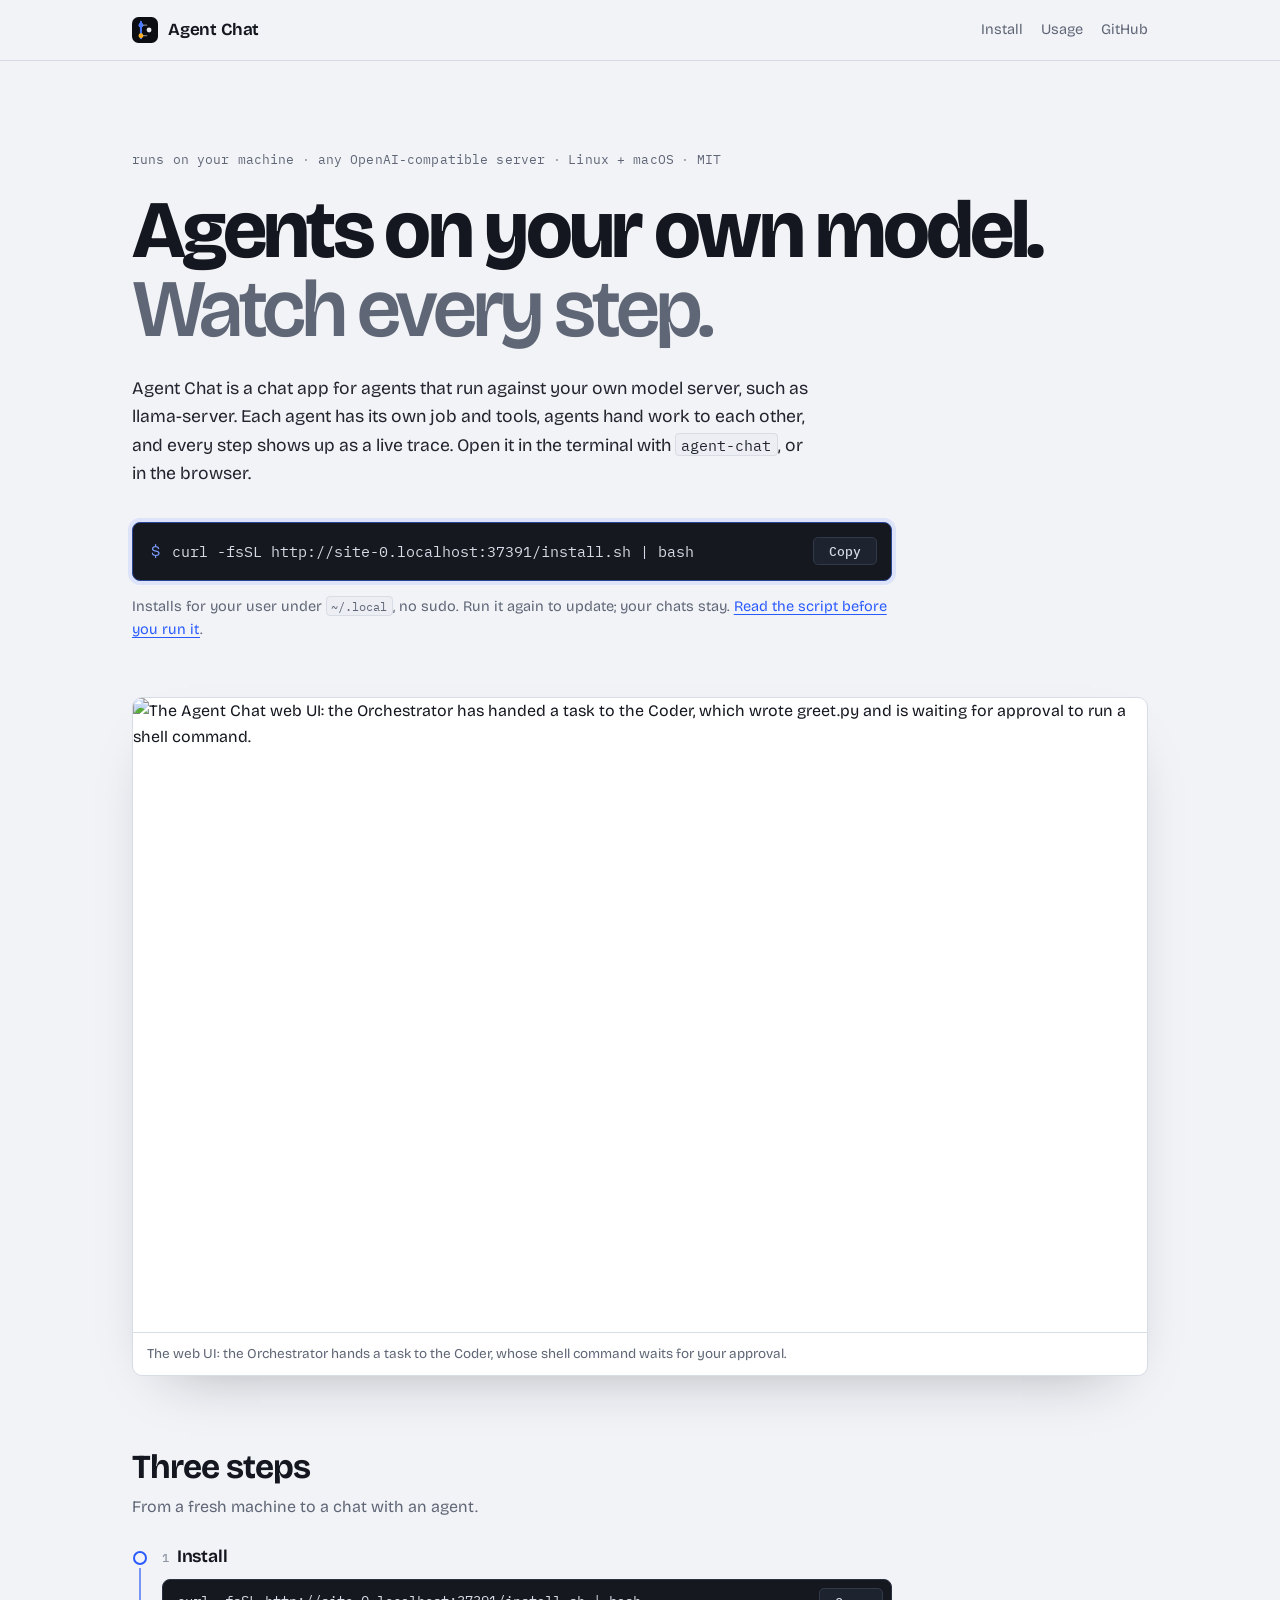
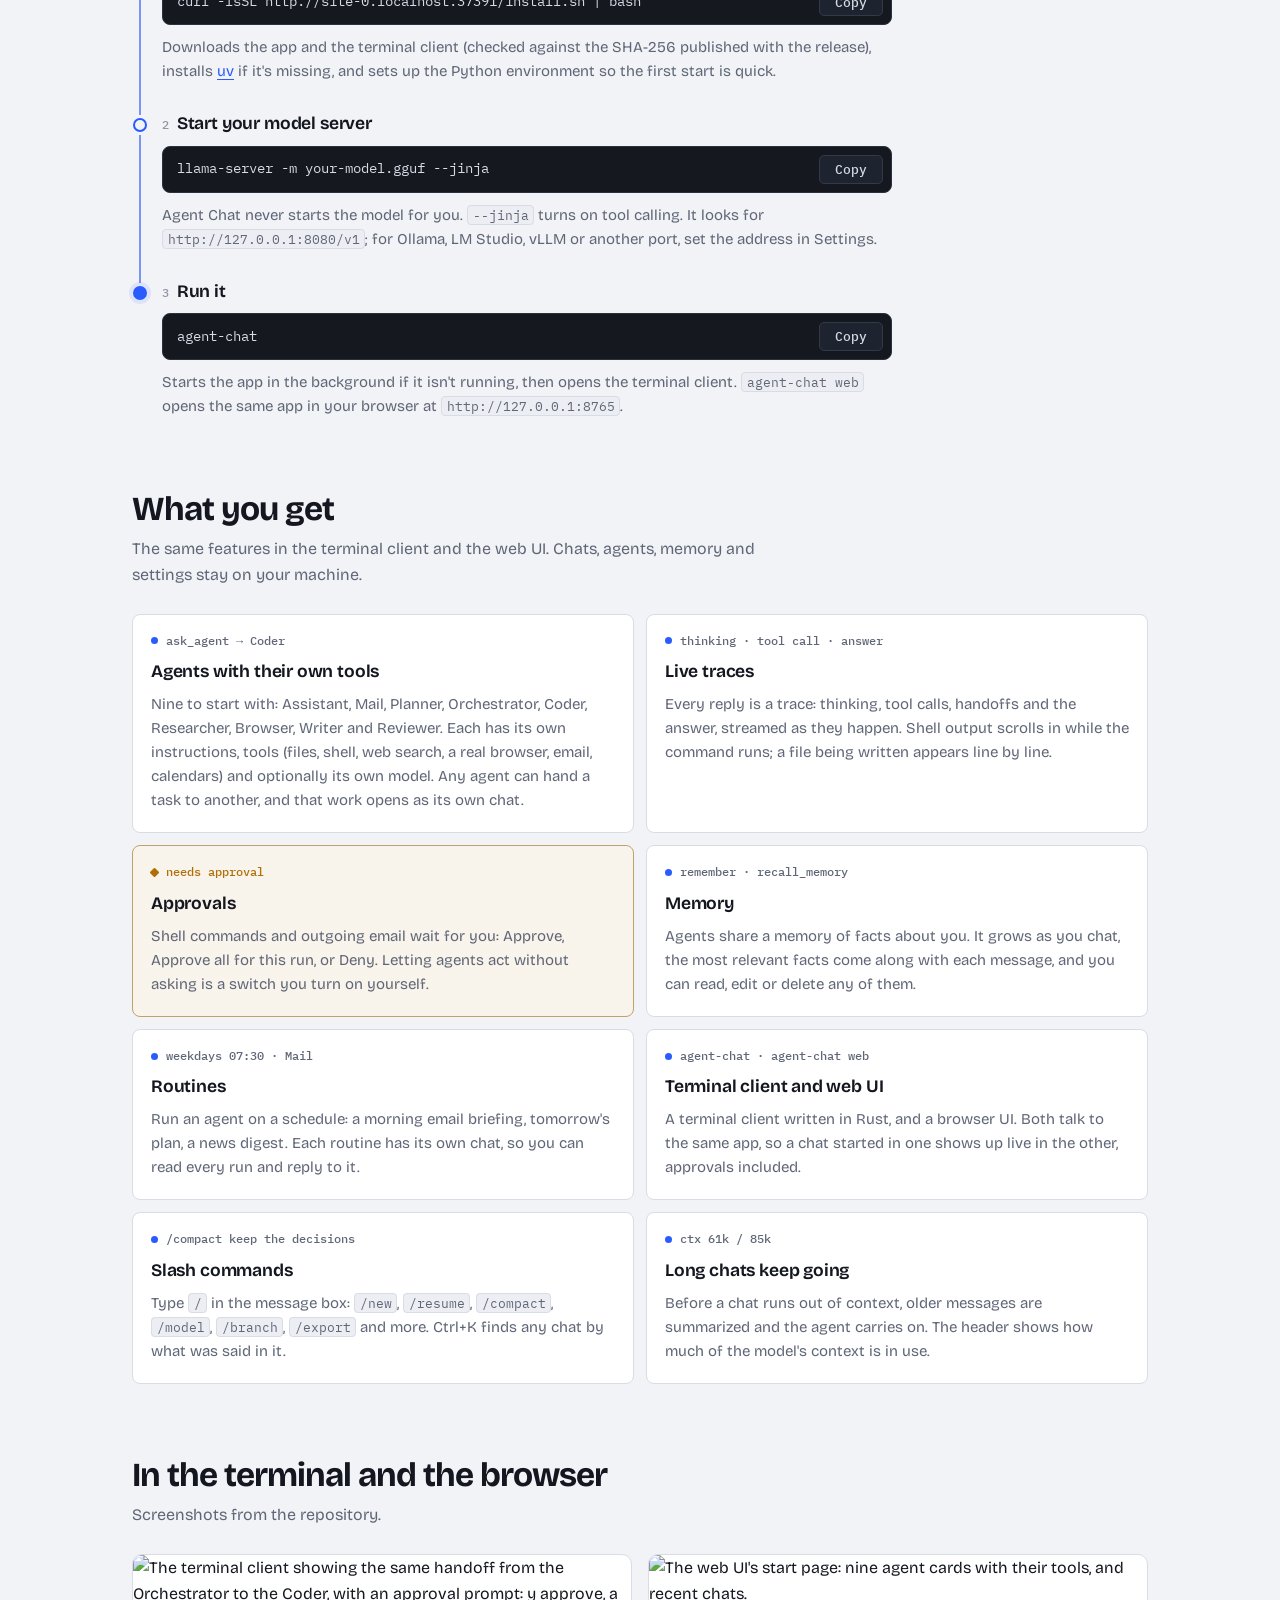
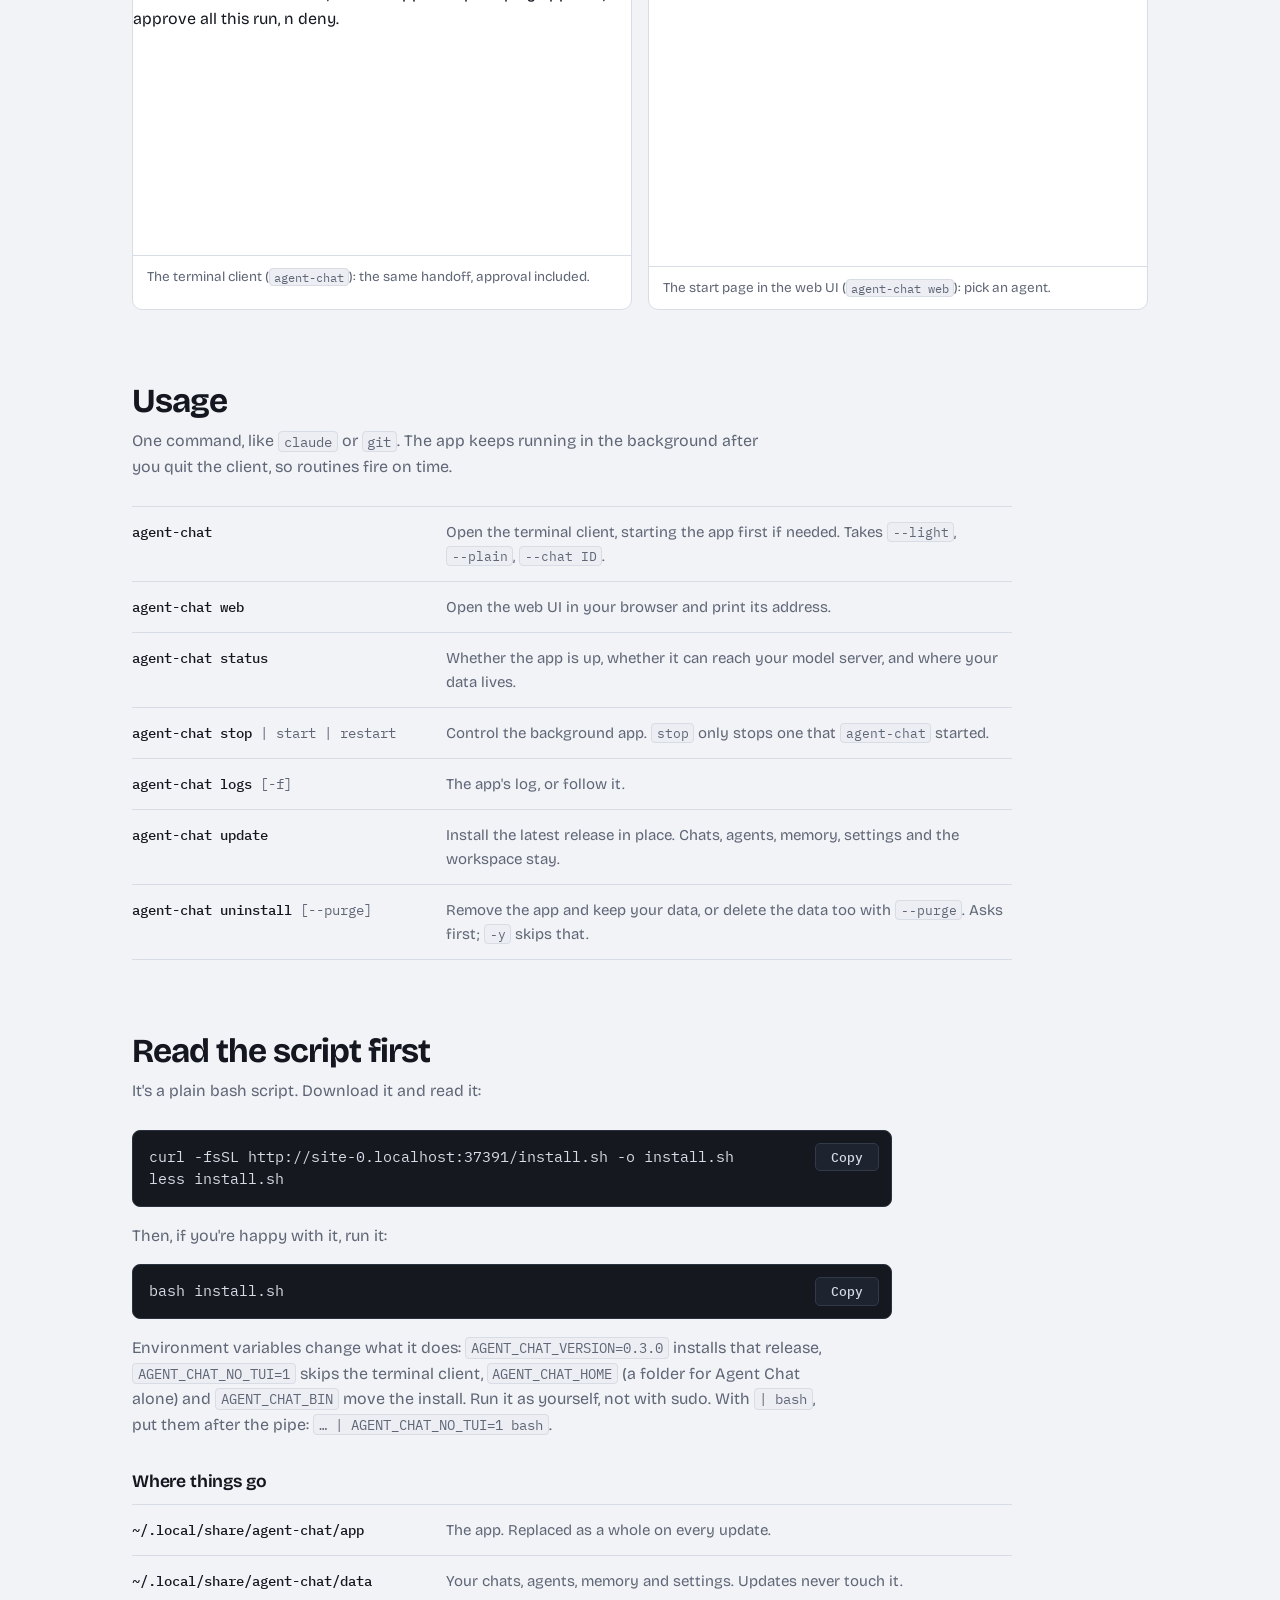
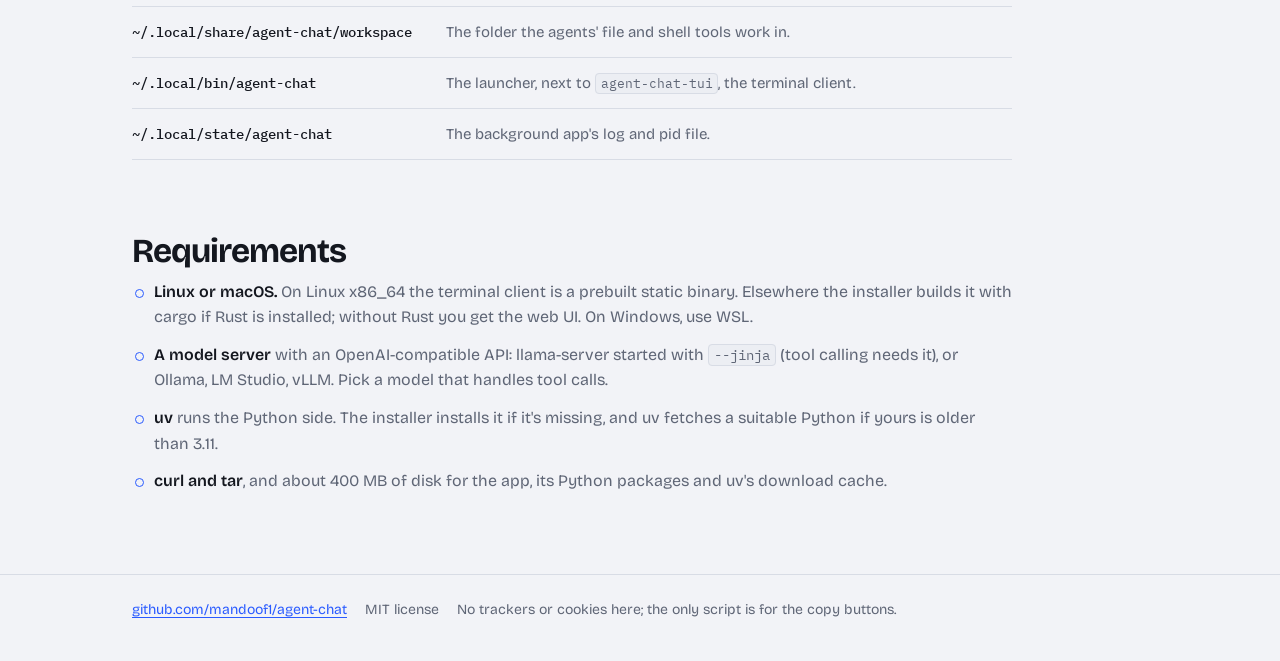
==== site/index.html @ dfb4ecbc "0.3.0: slash commands, paste-proof terminal client, one-command install Terminal client - Large past" ====
<!doctype html>
<html lang="en">
<head>
<meta charset="utf-8">
<meta name="viewport" content="width=device-width, initial-scale=1">
<title>Agent Chat · install</title>
<meta name="description" content="A local multi-agent chat app for llama-server and other OpenAI-compatible model servers. One command installs it on Linux or macOS; agent-chat opens it in your terminal.">
<meta name="color-scheme" content="dark light">
<meta name="theme-color" content="#0b0d12" media="(prefers-color-scheme: dark)">
<meta name="theme-color" content="#f2f3f7" media="(prefers-color-scheme: light)">
<meta property="og:title" content="Agent Chat">
<meta property="og:description" content="Agents on your own model, with their own tools, live traces and approvals. Install with one command.">
<meta property="og:image" content="https://raw.githubusercontent.com/mandoof1/agent-chat/main/docs/img/hero.png">
<link rel="icon" href="favicon.svg" type="image/svg+xml">
<link rel="preload" href="fonts/BricolageGrotesque-var-latin.woff2" as="font" type="font/woff2" crossorigin>
<link rel="stylesheet" href="fonts/fonts.css">
<style>
/* The app's "trace console" look: dark first, one blue accent, amber only for what needs you. */
:root {
  --bg: #0b0d12; --surface: #11141b; --surface-2: #171b24; --surface-3: #1e2330;
  --line: #242a36; --line-2: #323a4a;
  --text: #e6e9ef; --muted: #8b93a7; --faint: #5a6274;
  --accent: #4d7cff; --accent-soft: rgba(77, 124, 255, .14);
  --amber: #ffb020; --amber-soft: rgba(255, 176, 32, .1);
  --ok: #3ddc97;
  --code-bg: #090b0f; --code-text: #d6dbe6; --code-line: #262d3b;
  --font: "Bricolage Grotesque", "Segoe UI", system-ui, sans-serif;
  --mono: "IBM Plex Mono", ui-monospace, "JetBrains Mono", Menlo, monospace;
  --r: 8px;
  color-scheme: dark;
}
@media (prefers-color-scheme: light) {
  :root {
    --bg: #f2f3f7; --surface: #ffffff; --surface-2: #eceef3; --surface-3: #e1e4eb;
    --line: #d8dce5; --line-2: #c3c9d6;
    --text: #14171f; --muted: #5f6676; --faint: #8f95a5;
    --accent: #2a5bff; --accent-soft: rgba(42, 91, 255, .1);
    --amber: #b06f05; --amber-soft: rgba(176, 111, 5, .08);
    --ok: #178a58;
    --code-bg: #15181f; --code-text: #d6dbe6; --code-line: #2a3140;
    color-scheme: light;
  }
}

* { box-sizing: border-box; }
html { -webkit-text-size-adjust: 100%; scroll-padding-top: 16px; }
body {
  margin: 0; background: var(--bg); color: var(--text);
  font: 16px/1.6 var(--font); font-optical-sizing: auto; -webkit-font-smoothing: antialiased;
}
a { color: var(--accent); text-underline-offset: 3px; text-decoration-thickness: 1px; }
a:hover { text-decoration-thickness: 2px; }
code, kbd, pre { font-family: var(--mono); }
p code, li code, dd code, figcaption code {
  font-size: .86em; background: var(--surface-2); border: 1px solid var(--line);
  border-radius: 4px; padding: .05em .35em; white-space: nowrap;
}
img { max-width: 100%; height: auto; display: block; }
.mono { font-family: var(--mono); }
.wrap { width: 100%; max-width: 1080px; margin: 0 auto; padding: 0 16px; }
@media (min-width: 720px) { .wrap { padding: 0 32px; } }
:focus-visible { outline: 2px solid var(--accent); outline-offset: 2px; border-radius: 4px; }

/* ------------------------------------------------------------------ top bar */
.bar { border-bottom: 1px solid var(--line); }
.bar .wrap { display: flex; align-items: center; gap: 16px; height: 60px; }
.brand { display: flex; align-items: center; gap: 10px; color: var(--text); text-decoration: none; font-weight: 650; font-size: 17px; letter-spacing: -.01em; }
.brand svg { width: 26px; height: 26px; flex: none; }
.bar nav { margin-left: auto; display: flex; gap: 18px; font-size: 14.5px; }
.bar nav a { color: var(--muted); text-decoration: none; }
.bar nav a:hover { color: var(--text); }

/* ------------------------------------------------------------------ hero */
.hero { padding-top: 56px; padding-bottom: 40px; }
@media (min-width: 720px) { .hero { padding-top: 88px; padding-bottom: 56px; } }
.meta { margin: 0 0 22px; color: var(--muted); font-size: 12.5px; letter-spacing: .01em; display: flex; flex-wrap: wrap; gap: 4px 0; }
.meta span { white-space: nowrap; }
.meta span:not(:last-child)::after { content: "·"; margin: 0 .6em; color: var(--faint); }
h1 {
  margin: 0; font-size: clamp(2.5rem, 8.2vw, 5.1rem); line-height: .97; font-weight: 750;
  letter-spacing: -.045em; text-wrap: balance;
}
h1 span { display: block; color: var(--muted); font-weight: 600; }
.lede { margin: 26px 0 0; max-width: 62ch; font-size: 1.1rem; color: color-mix(in srgb, var(--text) 82%, var(--muted)); }

/* ------------------------------------------------------------------ command blocks */
.cmd {
  display: flex; align-items: flex-start; gap: 12px; margin: 0;
  background: var(--code-bg); color: var(--code-text); border: 1px solid var(--code-line);
  border-radius: var(--r); padding: 12px 12px 12px 16px; font-size: 14.5px; line-height: 1.55;
}
.cmd code { flex: 1; min-width: 0; padding: 3px 0; white-space: pre-wrap; overflow-wrap: anywhere; background: none; border: 0; border-radius: 0; font-size: inherit; }
.cmd .ps { color: var(--accent); user-select: none; padding: 3px 0; }
@media (prefers-color-scheme: light) { .cmd .ps { color: #7d9dff; } }
.copy {
  flex: none; font: 500 12.5px/1 var(--mono); color: var(--code-text); cursor: pointer;
  background: #1e2330; border: 1px solid #323a4a; border-radius: 5px; padding: 7px 10px; min-width: 64px;
}
.copy:hover { border-color: #4d7cff; }
.copy.done { color: #3ddc97; border-color: rgba(61, 220, 151, .5); }
.install { margin-top: 34px; max-width: 760px; }
.install .cmd { font-size: 15px; padding: 14px 14px 14px 18px; box-shadow: 0 0 0 4px var(--accent-soft); border-color: color-mix(in srgb, var(--accent) 45%, var(--code-line)); }
.install .note { margin: 14px 0 0; color: var(--muted); font-size: 14.5px; }

/* ------------------------------------------------------------------ screenshots */
.shot { margin: 0; border: 1px solid var(--line); border-radius: 10px; overflow: hidden; background: var(--surface); }
.shot figcaption { padding: 10px 14px; border-top: 1px solid var(--line); color: var(--muted); font-size: 13.5px; }
.hero-shot { box-shadow: 0 30px 70px -40px rgba(0, 0, 0, .9); }
@media (prefers-color-scheme: light) { .hero-shot { box-shadow: 0 24px 60px -36px rgba(20, 23, 31, .4); } }
.shots { display: grid; gap: 16px; }
@media (min-width: 900px) { .shots { grid-template-columns: 1fr 1fr; } }

/* ------------------------------------------------------------------ sections */
.block { padding-top: 72px; }
.block > h2, .block > .wrap > h2 { margin: 0 0 8px; font-size: clamp(1.6rem, 4vw, 2.1rem); font-weight: 700; letter-spacing: -.03em; line-height: 1.15; }
.block .intro { margin: 0 0 26px; color: var(--muted); max-width: 64ch; }
h3 { margin: 0; font-size: 17.5px; font-weight: 650; letter-spacing: -.01em; line-height: 1.3; }

/* three steps, drawn as a trace: a line in the accent with each step hanging off it */
.trace { list-style: none; margin: 0; padding: 0 0 0 30px; max-width: 760px; }
.trace li { position: relative; padding: 0 0 30px; }
.trace li::before {
  content: ""; position: absolute; left: -23px; top: 22px; bottom: -2px; width: 2px;
  background: color-mix(in srgb, var(--accent) 55%, var(--line));
}
.trace li:last-child { padding-bottom: 0; }
.trace li:last-child::before { display: none; }
.trace .node {
  position: absolute; left: -29px; top: 5px; width: 14px; height: 14px; border-radius: 50%;
  border: 2px solid var(--accent); background: var(--bg);
}
.trace li:last-child .node { background: var(--accent); box-shadow: 0 0 0 4px var(--accent-soft); }
.trace .step { color: var(--faint); font-size: 12px; margin-right: 8px; font-weight: 500; }
.trace .cmd { margin: 10px 0 0; font-size: 14px; padding: 8px 8px 8px 14px; align-items: center; }
.trace .cmd code { padding: 0; }
.trace p { margin: 10px 0 0; color: var(--muted); font-size: 15px; }

/* what you get */
.features { display: grid; gap: 12px; }
@media (min-width: 680px) { .features { grid-template-columns: 1fr 1fr; } }
.features article { background: var(--surface); border: 1px solid var(--line); border-radius: var(--r); padding: 18px 18px 20px; min-width: 0; }
.features .kicker {
  margin: 0 0 12px; font: 500 12px/1.4 var(--mono); color: var(--muted);
  display: flex; align-items: center; gap: 8px; overflow-wrap: anywhere;
}
.features .kicker::before { content: ""; flex: none; width: 7px; height: 7px; border-radius: 50%; background: var(--accent); }
.features p:last-child { margin: 8px 0 0; color: var(--muted); font-size: 15px; }
.features .attn { border-color: color-mix(in srgb, var(--amber) 55%, var(--line)); background: linear-gradient(var(--amber-soft), var(--amber-soft)), var(--surface); }
.features .attn .kicker { color: var(--amber); }
.features .attn .kicker::before { background: var(--amber); border-radius: 1px; transform: rotate(45deg); }

/* usage and paths */
.rows { margin: 0; border-top: 1px solid var(--line); max-width: 880px; }
.rows > div { display: grid; gap: 4px 24px; padding: 13px 0; border-bottom: 1px solid var(--line); }
@media (min-width: 720px) { .rows > div { grid-template-columns: 290px 1fr; align-items: baseline; } }
.rows dt { font: 500 14px/1.5 var(--mono); overflow-wrap: anywhere; }
.rows dd { margin: 0; color: var(--muted); font-size: 15px; }
.rows dt .arg { color: var(--muted); font-weight: 400; }
.read .cmd { max-width: 760px; }
.read p { color: var(--muted); max-width: 70ch; }
.read h3 { margin: 34px 0 10px; }

.reqs { margin: 0; padding: 0; list-style: none; display: grid; gap: 12px; max-width: 880px; }
.reqs li { padding-left: 22px; position: relative; color: var(--muted); }
.reqs li::before { content: ""; position: absolute; left: 3px; top: .62em; width: 7px; height: 7px; border-radius: 50%; border: 1.5px solid var(--accent); }
.reqs b { color: var(--text); font-weight: 600; }

footer { margin-top: 80px; border-top: 1px solid var(--line); padding: 24px 0 40px; color: var(--muted); font-size: 14px; }
footer .wrap { display: flex; flex-wrap: wrap; gap: 6px 18px; }
</style>
</head>
<body>

<header class="bar">
  <div class="wrap">
    <a class="brand" href="./" aria-label="Agent Chat">
      <svg viewBox="0 0 32 32" aria-hidden="true"><rect width="32" height="32" rx="8" fill="#0b0d12"/><path d="M11 6v20" stroke="#4d7cff" stroke-width="2.5" stroke-linecap="round"/><circle cx="11" cy="10" r="3" fill="#4d7cff"/><circle cx="21" cy="16" r="3" fill="#e6e9ef"/><circle cx="11" cy="23" r="3" fill="#ffb020"/><path d="M14 10h4M14 23h4" stroke="#e6e9ef" stroke-width="1.6" stroke-linecap="round" opacity=".5"/></svg>
      <span>Agent Chat</span>
    </a>
    <nav aria-label="Sections">
      <a href="#install">Install</a>
      <a href="#usage">Usage</a>
      <a href="https://github.com/mandoof1/agent-chat">GitHub</a>
    </nav>
  </div>
</header>

<main>
  <section class="hero wrap" id="install">
    <p class="meta mono"><span>runs on your machine</span><span>any OpenAI-compatible server</span><span>Linux + macOS</span><span>MIT</span></p>
    <h1>Agents on your own model.<span>Watch every step.</span></h1>
    <p class="lede">Agent Chat is a chat app for agents that run against your own model server, such as llama-server. Each agent has its own job and tools, agents hand work to each other, and every step shows up as a live trace. Open it in the terminal with <code>agent-chat</code>, or in the browser.</p>

    <div class="install">
      <div class="cmd">
        <span class="ps" aria-hidden="true">$</span>
        <code id="cmd-install" data-site>curl -fsSL https://agent-chat-i4sv.onrender.com/install.sh | bash</code>
        <button class="copy" type="button" data-copy="cmd-install" aria-label="Copy the install command">Copy</button>
      </div>
      <p class="note">Installs for your user under <code>~/.local</code>, no sudo. Run it again to update; your chats stay. <a href="#read-first">Read the script before you run it</a>.</p>
    </div>
  </section>

  <div class="wrap">
    <figure class="shot hero-shot">
      <img src="https://raw.githubusercontent.com/mandoof1/agent-chat/main/docs/img/hero.png" width="2880" height="1800" alt="The Agent Chat web UI: the Orchestrator has handed a task to the Coder, which wrote greet.py and is waiting for approval to run a shell command.">
      <figcaption>The web UI: the Orchestrator hands a task to the Coder, whose shell command waits for your approval.</figcaption>
    </figure>
  </div>

  <section class="block wrap" id="start">
    <h2>Three steps</h2>
    <p class="intro">From a fresh machine to a chat with an agent.</p>
    <ol class="trace">
      <li>
        <span class="node" aria-hidden="true"></span>
        <h3><span class="step mono">1</span>Install</h3>
        <div class="cmd"><code id="cmd-install-2" data-site>curl -fsSL https://agent-chat-i4sv.onrender.com/install.sh | bash</code><button class="copy" type="button" data-copy="cmd-install-2" aria-label="Copy the install command">Copy</button></div>
        <p>Downloads the app and the terminal client (checked against the SHA-256 published with the release), installs <a href="https://docs.astral.sh/uv/">uv</a> if it's missing, and sets up the Python environment so the first start is quick.</p>
      </li>
      <li>
        <span class="node" aria-hidden="true"></span>
        <h3><span class="step mono">2</span>Start your model server</h3>
        <div class="cmd"><code id="cmd-model">llama-server -m your-model.gguf --jinja</code><button class="copy" type="button" data-copy="cmd-model" aria-label="Copy the llama-server command">Copy</button></div>
        <p>Agent Chat never starts the model for you. <code>--jinja</code> turns on tool calling. It looks for <code>http://127.0.0.1:8080/v1</code>; for Ollama, LM Studio, vLLM or another port, set the address in Settings.</p>
      </li>
      <li>
        <span class="node" aria-hidden="true"></span>
        <h3><span class="step mono">3</span>Run it</h3>
        <div class="cmd"><code id="cmd-run">agent-chat</code><button class="copy" type="button" data-copy="cmd-run" aria-label="Copy agent-chat">Copy</button></div>
        <p>Starts the app in the background if it isn't running, then opens the terminal client. <code>agent-chat web</code> opens the same app in your browser at <code>http://127.0.0.1:8765</code>.</p>
      </li>
    </ol>
  </section>

  <section class="block wrap" id="features">
    <h2>What you get</h2>
    <p class="intro">The same features in the terminal client and the web UI. Chats, agents, memory and settings stay on your machine.</p>
    <div class="features">
      <article>
        <p class="kicker">ask_agent → Coder</p>
        <h3>Agents with their own tools</h3>
        <p>Nine to start with: Assistant, Mail, Planner, Orchestrator, Coder, Researcher, Browser, Writer and Reviewer. Each has its own instructions, tools (files, shell, web search, a real browser, email, calendars) and optionally its own model. Any agent can hand a task to another, and that work opens as its own chat.</p>
      </article>
      <article>
        <p class="kicker">thinking · tool call · answer</p>
        <h3>Live traces</h3>
        <p>Every reply is a trace: thinking, tool calls, handoffs and the answer, streamed as they happen. Shell output scrolls in while the command runs; a file being written appears line by line.</p>
      </article>
      <article class="attn">
        <p class="kicker">needs approval</p>
        <h3>Approvals</h3>
        <p>Shell commands and outgoing email wait for you: Approve, Approve all for this run, or Deny. Letting agents act without asking is a switch you turn on yourself.</p>
      </article>
      <article>
        <p class="kicker">remember · recall_memory</p>
        <h3>Memory</h3>
        <p>Agents share a memory of facts about you. It grows as you chat, the most relevant facts come along with each message, and you can read, edit or delete any of them.</p>
      </article>
      <article>
        <p class="kicker">weekdays 07:30 · Mail</p>
        <h3>Routines</h3>
        <p>Run an agent on a schedule: a morning email briefing, tomorrow's plan, a news digest. Each routine has its own chat, so you can read every run and reply to it.</p>
      </article>
      <article>
        <p class="kicker">agent-chat · agent-chat web</p>
        <h3>Terminal client and web UI</h3>
        <p>A terminal client written in Rust, and a browser UI. Both talk to the same app, so a chat started in one shows up live in the other, approvals included.</p>
      </article>
      <article>
        <p class="kicker">/compact keep the decisions</p>
        <h3>Slash commands</h3>
        <p>Type <code>/</code> in the message box: <code>/new</code>, <code>/resume</code>, <code>/compact</code>, <code>/model</code>, <code>/branch</code>, <code>/export</code> and more. Ctrl+K finds any chat by what was said in it.</p>
      </article>
      <article>
        <p class="kicker">ctx 61k / 85k</p>
        <h3>Long chats keep going</h3>
        <p>Before a chat runs out of context, older messages are summarized and the agent carries on. The header shows how much of the model's context is in use.</p>
      </article>
    </div>
  </section>

  <section class="block wrap" id="screens">
    <h2>In the terminal and the browser</h2>
    <p class="intro">Screenshots from the repository.</p>
    <div class="shots">
      <figure class="shot">
        <img src="https://raw.githubusercontent.com/mandoof1/agent-chat/main/docs/img/tui.png" width="2520" height="1520" loading="lazy" alt="The terminal client showing the same handoff from the Orchestrator to the Coder, with an approval prompt: y approve, a approve all this run, n deny.">
        <figcaption>The terminal client (<code>agent-chat</code>): the same handoff, approval included.</figcaption>
      </figure>
      <figure class="shot">
        <img src="https://raw.githubusercontent.com/mandoof1/agent-chat/main/docs/img/gallery.png" width="2880" height="1800" loading="lazy" alt="The web UI's start page: nine agent cards with their tools, and recent chats.">
        <figcaption>The start page in the web UI (<code>agent-chat web</code>): pick an agent.</figcaption>
      </figure>
    </div>
  </section>

  <section class="block wrap" id="usage">
    <h2>Usage</h2>
    <p class="intro">One command, like <code>claude</code> or <code>git</code>. The app keeps running in the background after you quit the client, so routines fire on time.</p>
    <dl class="rows">
      <div><dt>agent-chat</dt><dd>Open the terminal client, starting the app first if needed. Takes <code>--light</code>, <code>--plain</code>, <code>--chat ID</code>.</dd></div>
      <div><dt>agent-chat web</dt><dd>Open the web UI in your browser and print its address.</dd></div>
      <div><dt>agent-chat status</dt><dd>Whether the app is up, whether it can reach your model server, and where your data lives.</dd></div>
      <div><dt>agent-chat stop <span class="arg">| start | restart</span></dt><dd>Control the background app. <code>stop</code> only stops one that <code>agent-chat</code> started.</dd></div>
      <div><dt>agent-chat logs <span class="arg">[-f]</span></dt><dd>The app's log, or follow it.</dd></div>
      <div><dt>agent-chat update</dt><dd>Install the latest release in place. Chats, agents, memory, settings and the workspace stay.</dd></div>
      <div><dt>agent-chat uninstall <span class="arg">[--purge]</span></dt><dd>Remove the app and keep your data, or delete the data too with <code>--purge</code>. Asks first; <code>-y</code> skips that.</dd></div>
    </dl>
  </section>

  <section class="block wrap read" id="read-first">
    <h2>Read the script first</h2>
    <p class="intro">It's a plain bash script. Download it and read it:</p>
    <div class="cmd"><code id="cmd-read" data-site>curl -fsSL https://agent-chat-i4sv.onrender.com/install.sh -o install.sh
less install.sh</code><button class="copy" type="button" data-copy="cmd-read" aria-label="Copy the download and read commands">Copy</button></div>
    <p>Then, if you're happy with it, run it:</p>
    <div class="cmd"><code id="cmd-run-script">bash install.sh</code><button class="copy" type="button" data-copy="cmd-run-script" aria-label="Copy bash install.sh">Copy</button></div>
    <p>Environment variables change what it does: <code>AGENT_CHAT_VERSION=0.3.0</code> installs that release, <code>AGENT_CHAT_NO_TUI=1</code> skips the terminal client, <code>AGENT_CHAT_HOME</code> (a folder for Agent Chat alone) and <code>AGENT_CHAT_BIN</code> move the install. Run it as yourself, not with sudo. With <code>| bash</code>, put them after the pipe: <code>… | AGENT_CHAT_NO_TUI=1 bash</code>.</p>

    <h3>Where things go</h3>
    <dl class="rows">
      <div><dt>~/.local/share/agent-chat/app</dt><dd>The app. Replaced as a whole on every update.</dd></div>
      <div><dt>~/.local/share/agent-chat/data</dt><dd>Your chats, agents, memory and settings. Updates never touch it.</dd></div>
      <div><dt>~/.local/share/agent-chat/workspace</dt><dd>The folder the agents' file and shell tools work in.</dd></div>
      <div><dt>~/.local/bin/agent-chat</dt><dd>The launcher, next to <code>agent-chat-tui</code>, the terminal client.</dd></div>
      <div><dt>~/.local/state/agent-chat</dt><dd>The background app's log and pid file.</dd></div>
    </dl>
  </section>

  <section class="block wrap" id="requirements">
    <h2>Requirements</h2>
    <ul class="reqs">
      <li><b>Linux or macOS.</b> On Linux x86_64 the terminal client is a prebuilt static binary. Elsewhere the installer builds it with cargo if Rust is installed; without Rust you get the web UI. On Windows, use WSL.</li>
      <li><b>A model server</b> with an OpenAI-compatible API: llama-server started with <code>--jinja</code> (tool calling needs it), or Ollama, LM Studio, vLLM. Pick a model that handles tool calls.</li>
      <li><b>uv</b> runs the Python side. The installer installs it if it's missing, and uv fetches a suitable Python if yours is older than 3.11.</li>
      <li><b>curl and tar</b>, and about 400 MB of disk for the app, its Python packages and uv's download cache.</li>
    </ul>
  </section>
</main>

<footer>
  <div class="wrap">
    <a href="https://github.com/mandoof1/agent-chat">github.com/mandoof1/agent-chat</a>
    <span>MIT license</span>
    <span>No trackers or cookies here; the only script is for the copy buttons.</span>
  </div>
</footer>

<script>
(() => {
  // The commands name the site they're served from, so they stay right on any host name.
  const PLACEHOLDER = "https://agent-chat-i4sv.onrender.com";
  if (/^https?:$/.test(location.protocol) && location.origin !== PLACEHOLDER) {
    for (const el of document.querySelectorAll("[data-site]")) {
      el.textContent = el.textContent.split(PLACEHOLDER).join(location.origin);
    }
  }
  for (const btn of document.querySelectorAll("[data-copy]")) {
    btn.addEventListener("click", async () => {
      const src = document.getElementById(btn.dataset.copy);
      let ok = false;
      try { await navigator.clipboard.writeText(src.textContent); ok = true; } catch (e) {}
      if (!ok) {  // no clipboard API (plain http): select the text so Ctrl+C works
        const range = document.createRange();
        range.selectNodeContents(src);
        const sel = getSelection();
        sel.removeAllRanges();
        sel.addRange(range);
        try { ok = document.execCommand("copy"); } catch (e) {}
      }
      btn.textContent = ok ? "Copied" : "Ctrl+C";
      btn.classList.toggle("done", ok);
      clearTimeout(btn.timer);
      btn.timer = setTimeout(() => { btn.textContent = "Copy"; btn.classList.remove("done"); }, 1600);
    });
  }
})();
</script>
</body>
</html>
---- site/fonts/fonts.css ----
/* Vendored from Google Fonts (SIL Open Font License), Latin + Latin Extended, same files as the app.
   Bricolage Grotesque (variable: weight 300-800, optical size 12-96) for text, IBM Plex Mono for commands. */
@font-face {
  font-family: 'Bricolage Grotesque';
  font-style: normal;
  font-weight: 300 800;
  font-display: swap;
  src: url(BricolageGrotesque-var-latin-ext.woff2) format('woff2');
  unicode-range: U+0100-02BA, U+02BD-02C5, U+02C7-02CC, U+02CE-02D7, U+02DD-02FF, U+0304, U+0308, U+0329, U+1D00-1DBF, U+1E00-1E9F, U+1EF2-1EFF, U+2020, U+20A0-20AB, U+20AD-20C0, U+2113, U+2C60-2C7F, U+A720-A7FF;
}
@font-face {
  font-family: 'Bricolage Grotesque';
  font-style: normal;
  font-weight: 300 800;
  font-display: swap;
  src: url(BricolageGrotesque-var-latin.woff2) format('woff2');
  unicode-range: U+0000-00FF, U+0131, U+0152-0153, U+02BB-02BC, U+02C6, U+02DA, U+02DC, U+0304, U+0308, U+0329, U+2000-206F, U+20AC, U+2122, U+2191, U+2193, U+2212, U+2215, U+FEFF, U+FFFD;
}
@font-face {
  font-family: 'IBM Plex Mono';
  font-style: normal;
  font-weight: 400;
  font-display: swap;
  src: url(IBMPlexMono-400-normal-latin.woff2) format('woff2');
  unicode-range: U+0000-00FF, U+0131, U+0152-0153, U+02BB-02BC, U+02C6, U+02DA, U+02DC, U+0304, U+0308, U+0329, U+2000-206F, U+20AC, U+2122, U+2191, U+2193, U+2212, U+2215, U+FEFF, U+FFFD;
}
@font-face {
  font-family: 'IBM Plex Mono';
  font-style: normal;
  font-weight: 400;
  font-display: swap;
  src: url(IBMPlexMono-400-normal-latin-ext.woff2) format('woff2');
  unicode-range: U+0100-02BA, U+02BD-02C5, U+02C7-02CC, U+02CE-02D7, U+02DD-02FF, U+0304, U+0308, U+0329, U+1D00-1DBF, U+1E00-1E9F, U+1EF2-1EFF, U+2020, U+20A0-20AB, U+20AD-20C0, U+2113, U+2C60-2C7F, U+A720-A7FF;
}
@font-face {
  font-family: 'IBM Plex Mono';
  font-style: normal;
  font-weight: 500;
  font-display: swap;
  src: url(IBMPlexMono-500-normal-latin.woff2) format('woff2');
  unicode-range: U+0000-00FF, U+0131, U+0152-0153, U+02BB-02BC, U+02C6, U+02DA, U+02DC, U+0304, U+0308, U+0329, U+2000-206F, U+20AC, U+2122, U+2191, U+2193, U+2212, U+2215, U+FEFF, U+FFFD;
}
@font-face {
  font-family: 'IBM Plex Mono';
  font-style: normal;
  font-weight: 500;
  font-display: swap;
  src: url(IBMPlexMono-500-normal-latin-ext.woff2) format('woff2');
  unicode-range: U+0100-02BA, U+02BD-02C5, U+02C7-02CC, U+02CE-02D7, U+02DD-02FF, U+0304, U+0308, U+0329, U+1D00-1DBF, U+1E00-1E9F, U+1EF2-1EFF, U+2020, U+20A0-20AB, U+20AD-20C0, U+2113, U+2C60-2C7F, U+A720-A7FF;
}
@font-face {
  font-family: 'IBM Plex Mono';
  font-style: normal;
  font-weight: 600;
  font-display: swap;
  src: url(IBMPlexMono-600-normal-latin.woff2) format('woff2');
  unicode-range: U+0000-00FF, U+0131, U+0152-0153, U+02BB-02BC, U+02C6, U+02DA, U+02DC, U+0304, U+0308, U+0329, U+2000-206F, U+20AC, U+2122, U+2191, U+2193, U+2212, U+2215, U+FEFF, U+FFFD;
}
@font-face {
  font-family: 'IBM Plex Mono';
  font-style: normal;
  font-weight: 600;
  font-display: swap;
  src: url(IBMPlexMono-600-normal-latin-ext.woff2) format('woff2');
  unicode-range: U+0100-02BA, U+02BD-02C5, U+02C7-02CC, U+02CE-02D7, U+02DD-02FF, U+0304, U+0308, U+0329, U+1D00-1DBF, U+1E00-1E9F, U+1EF2-1EFF, U+2020, U+20A0-20AB, U+20AD-20C0, U+2113, U+2C60-2C7F, U+A720-A7FF;
}
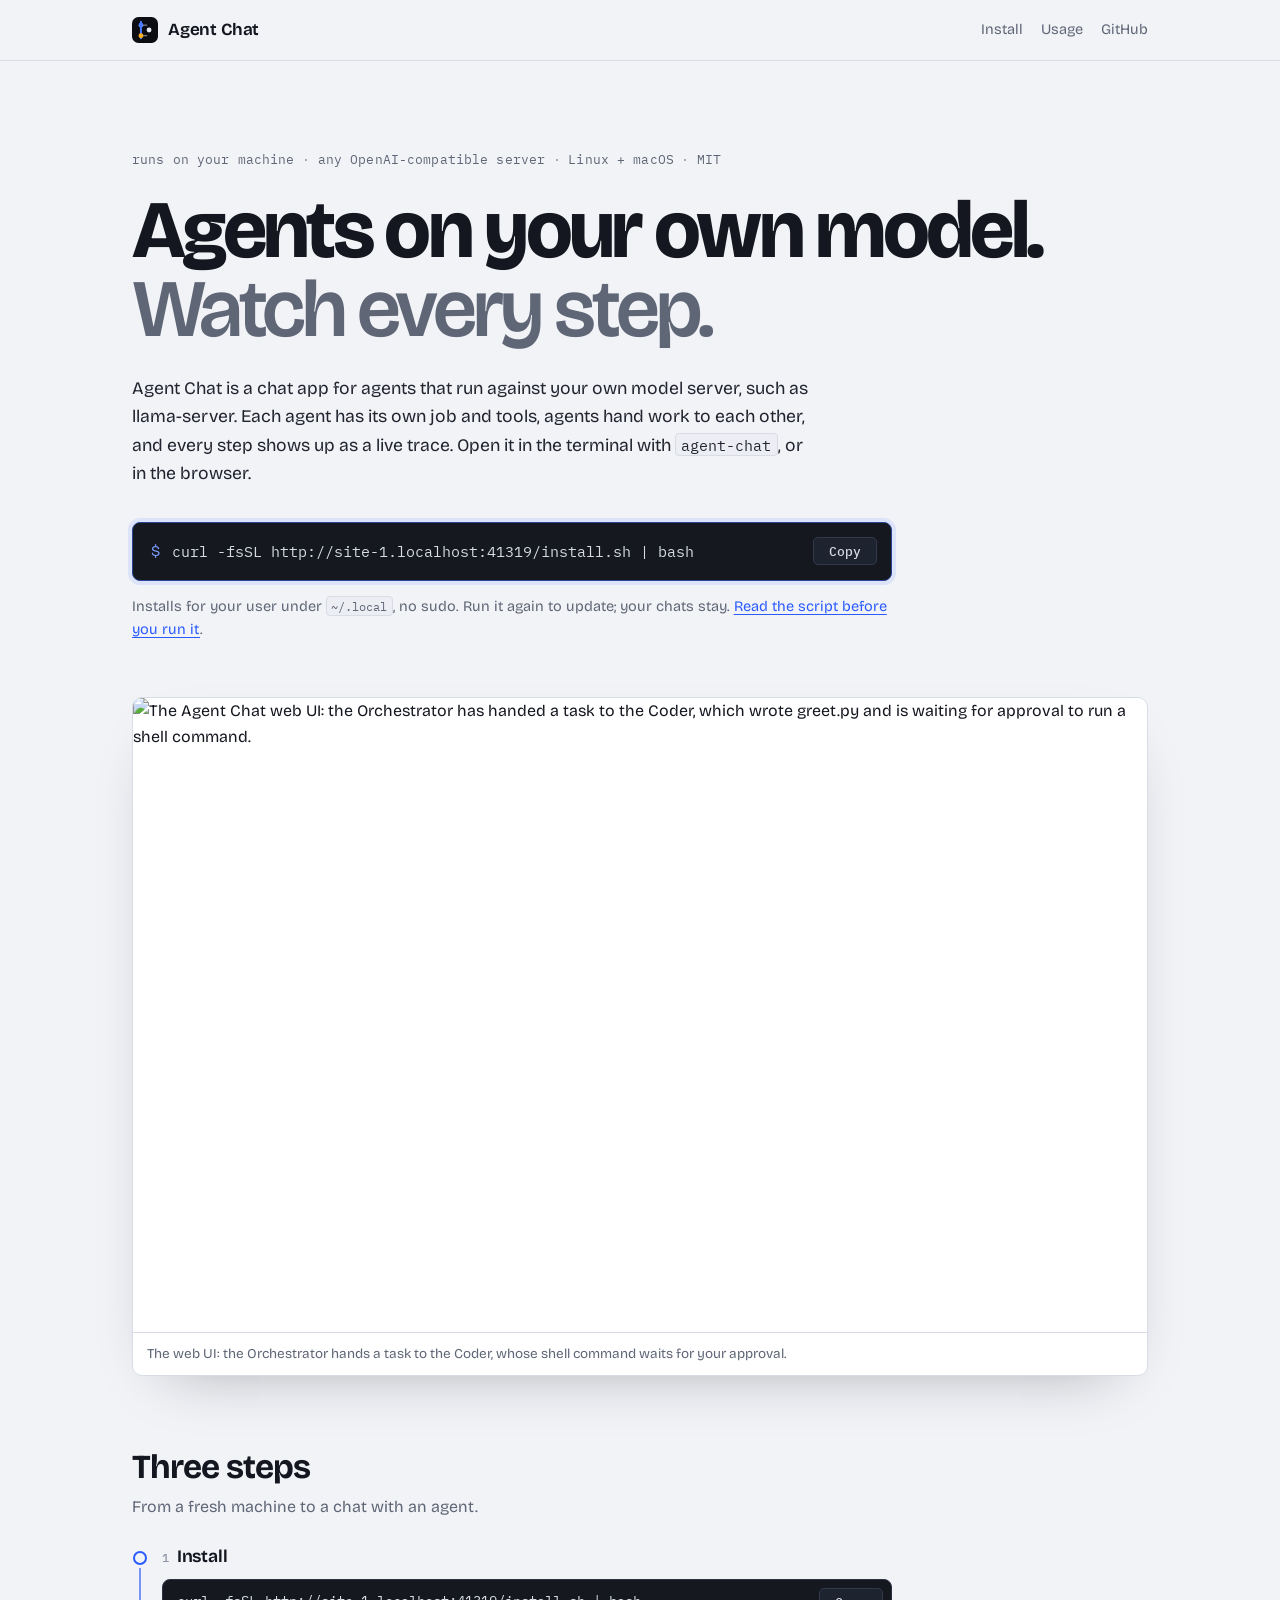
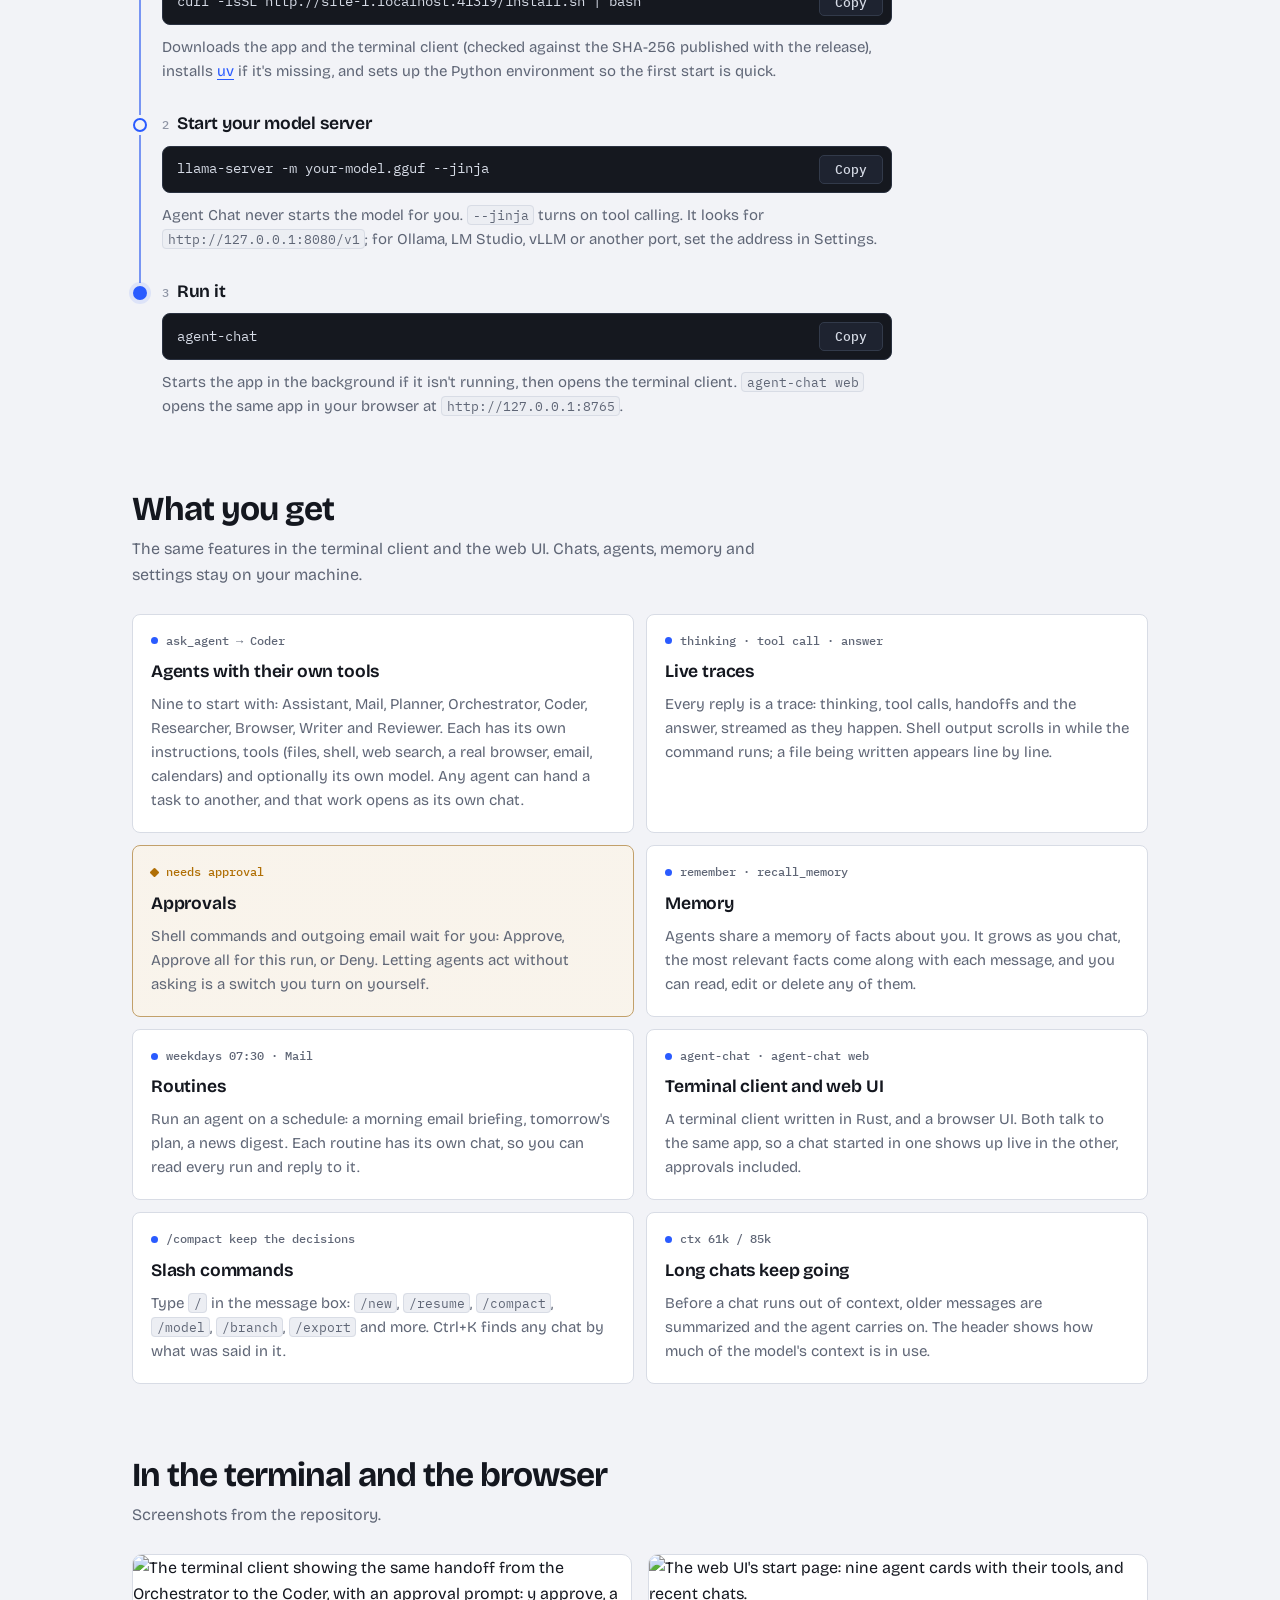
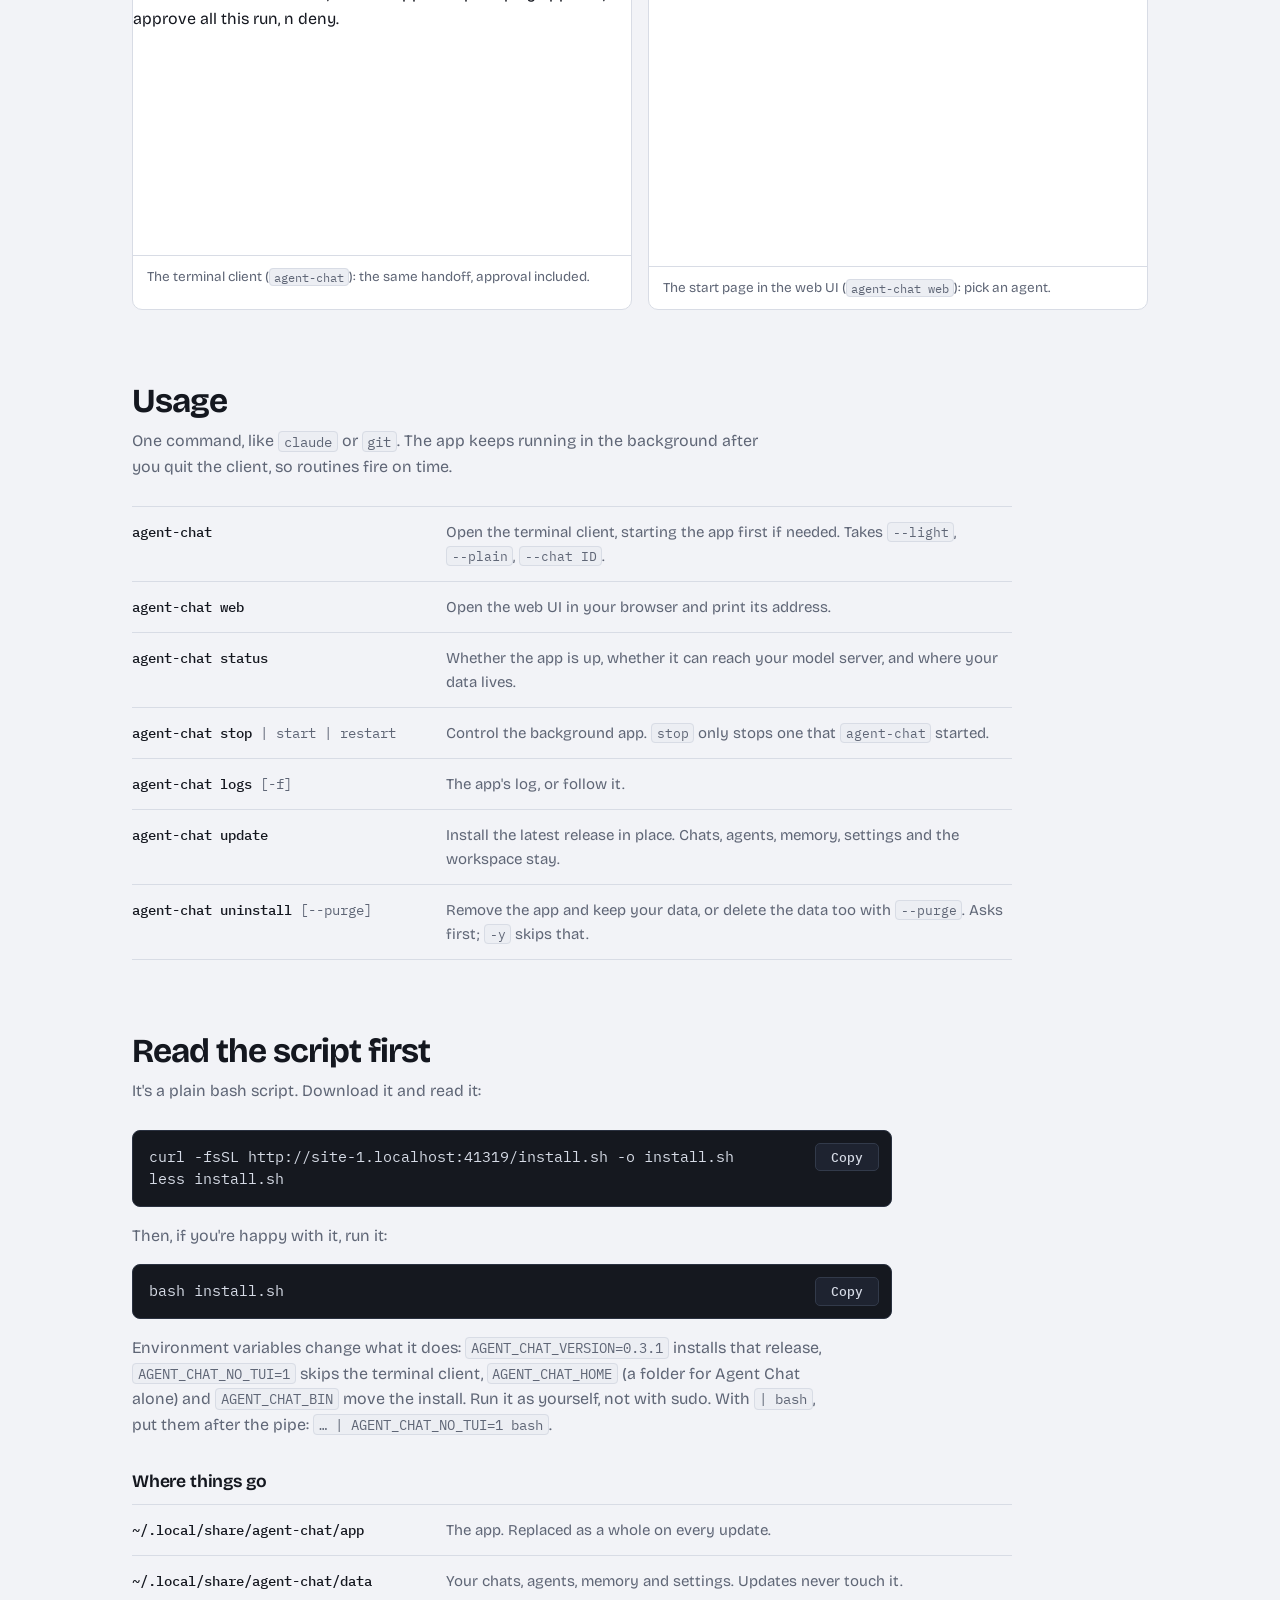
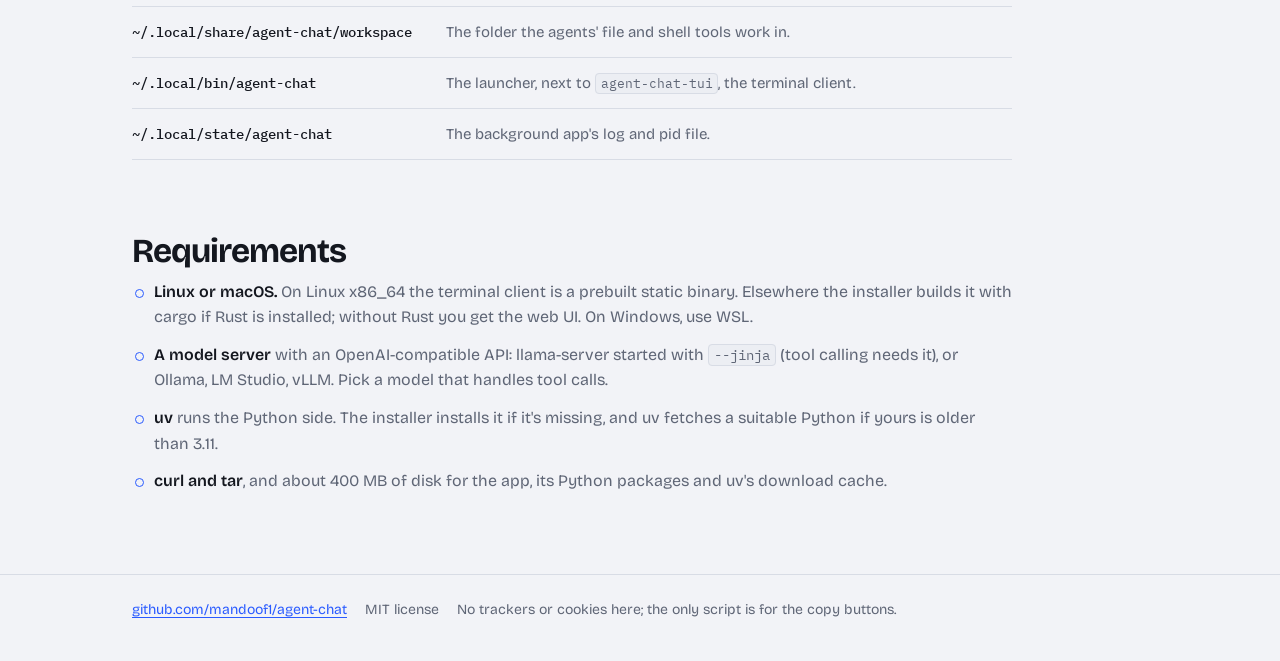
==== commit ab626aa2: "0.3.1: release the compaction fix Version 0.3.1 in the app, the Python package and the terminal clie" ====
--- a/site/index.html
+++ b/site/index.html
@@ -316,7 +316,7 @@
 less install.sh</code><button class="copy" type="button" data-copy="cmd-read" aria-label="Copy the download and read commands">Copy</button></div>
     <p>Then, if you're happy with it, run it:</p>
     <div class="cmd"><code id="cmd-run-script">bash install.sh</code><button class="copy" type="button" data-copy="cmd-run-script" aria-label="Copy bash install.sh">Copy</button></div>
-    <p>Environment variables change what it does: <code>AGENT_CHAT_VERSION=0.3.0</code> installs that release, <code>AGENT_CHAT_NO_TUI=1</code> skips the terminal client, <code>AGENT_CHAT_HOME</code> (a folder for Agent Chat alone) and <code>AGENT_CHAT_BIN</code> move the install. Run it as yourself, not with sudo. With <code>| bash</code>, put them after the pipe: <code>… | AGENT_CHAT_NO_TUI=1 bash</code>.</p>
+    <p>Environment variables change what it does: <code>AGENT_CHAT_VERSION=0.3.1</code> installs that release, <code>AGENT_CHAT_NO_TUI=1</code> skips the terminal client, <code>AGENT_CHAT_HOME</code> (a folder for Agent Chat alone) and <code>AGENT_CHAT_BIN</code> move the install. Run it as yourself, not with sudo. With <code>| bash</code>, put them after the pipe: <code>… | AGENT_CHAT_NO_TUI=1 bash</code>.</p>
 
     <h3>Where things go</h3>
     <dl class="rows">
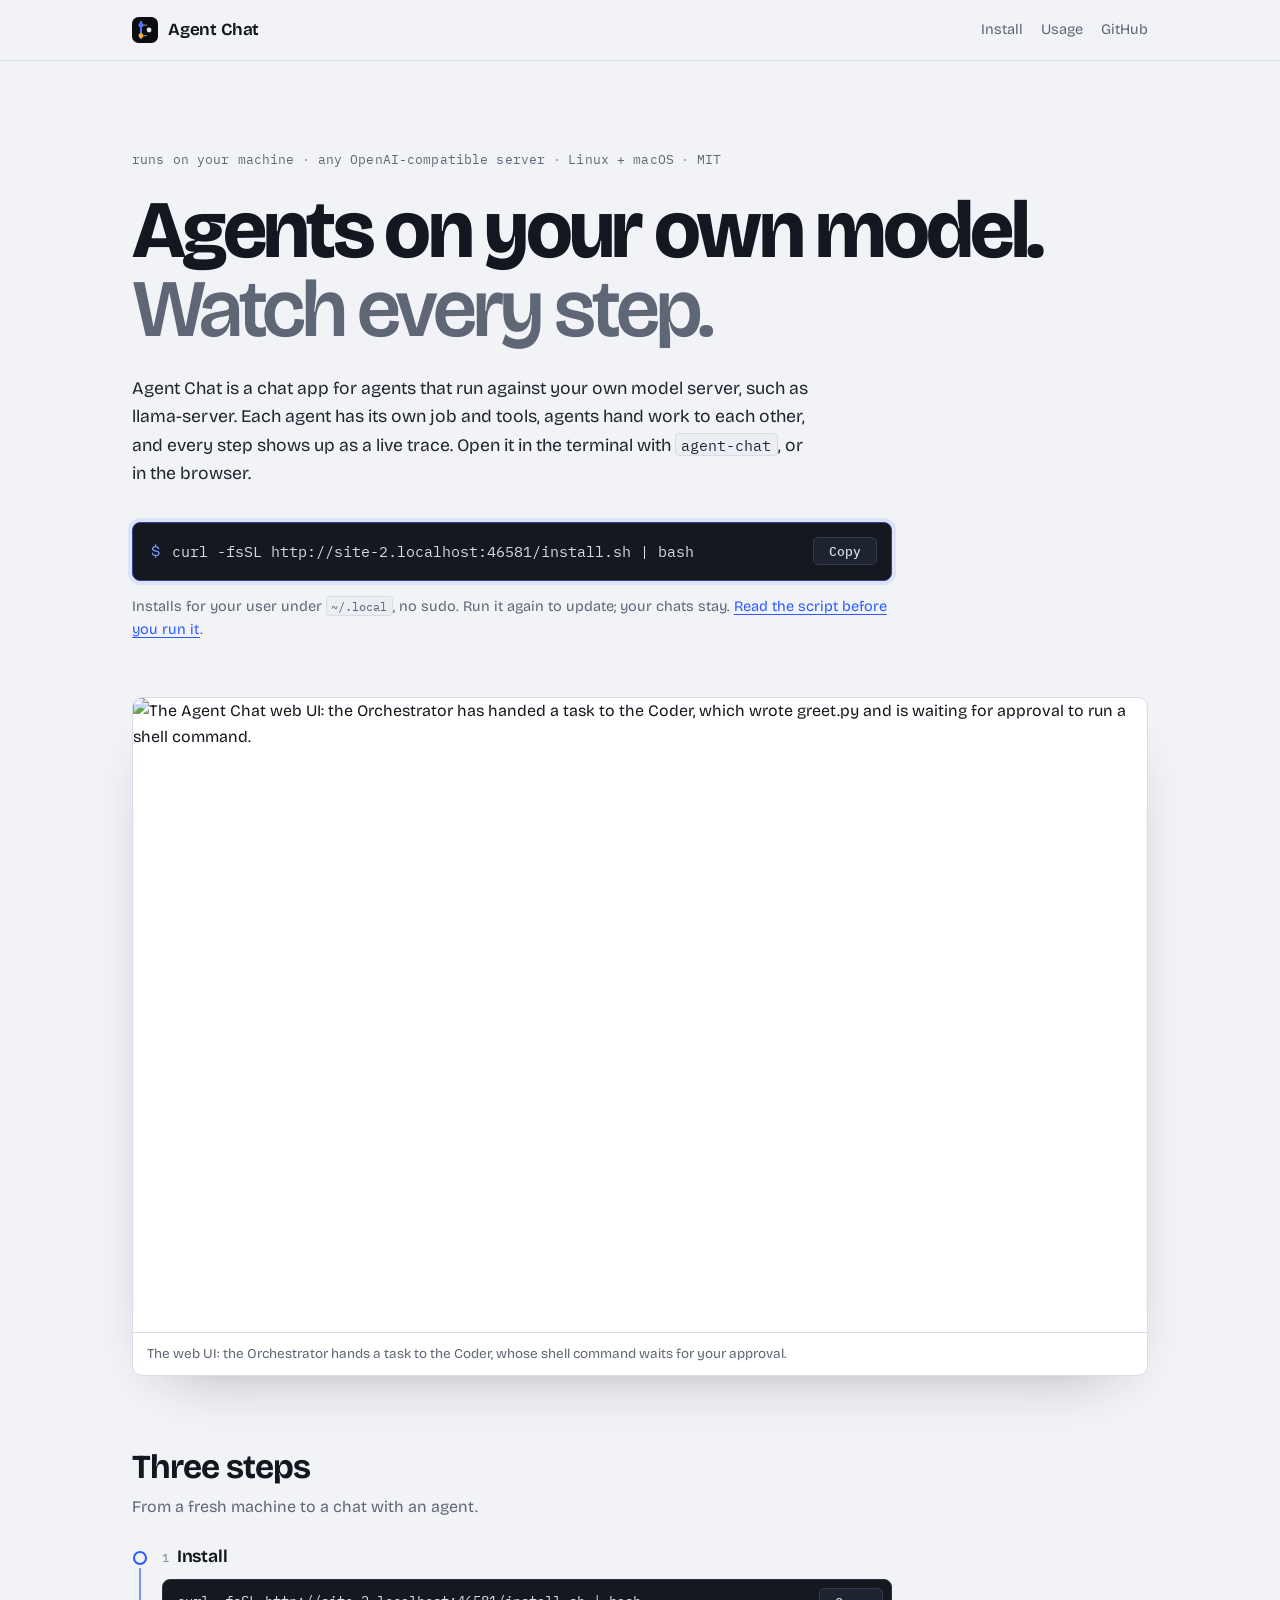
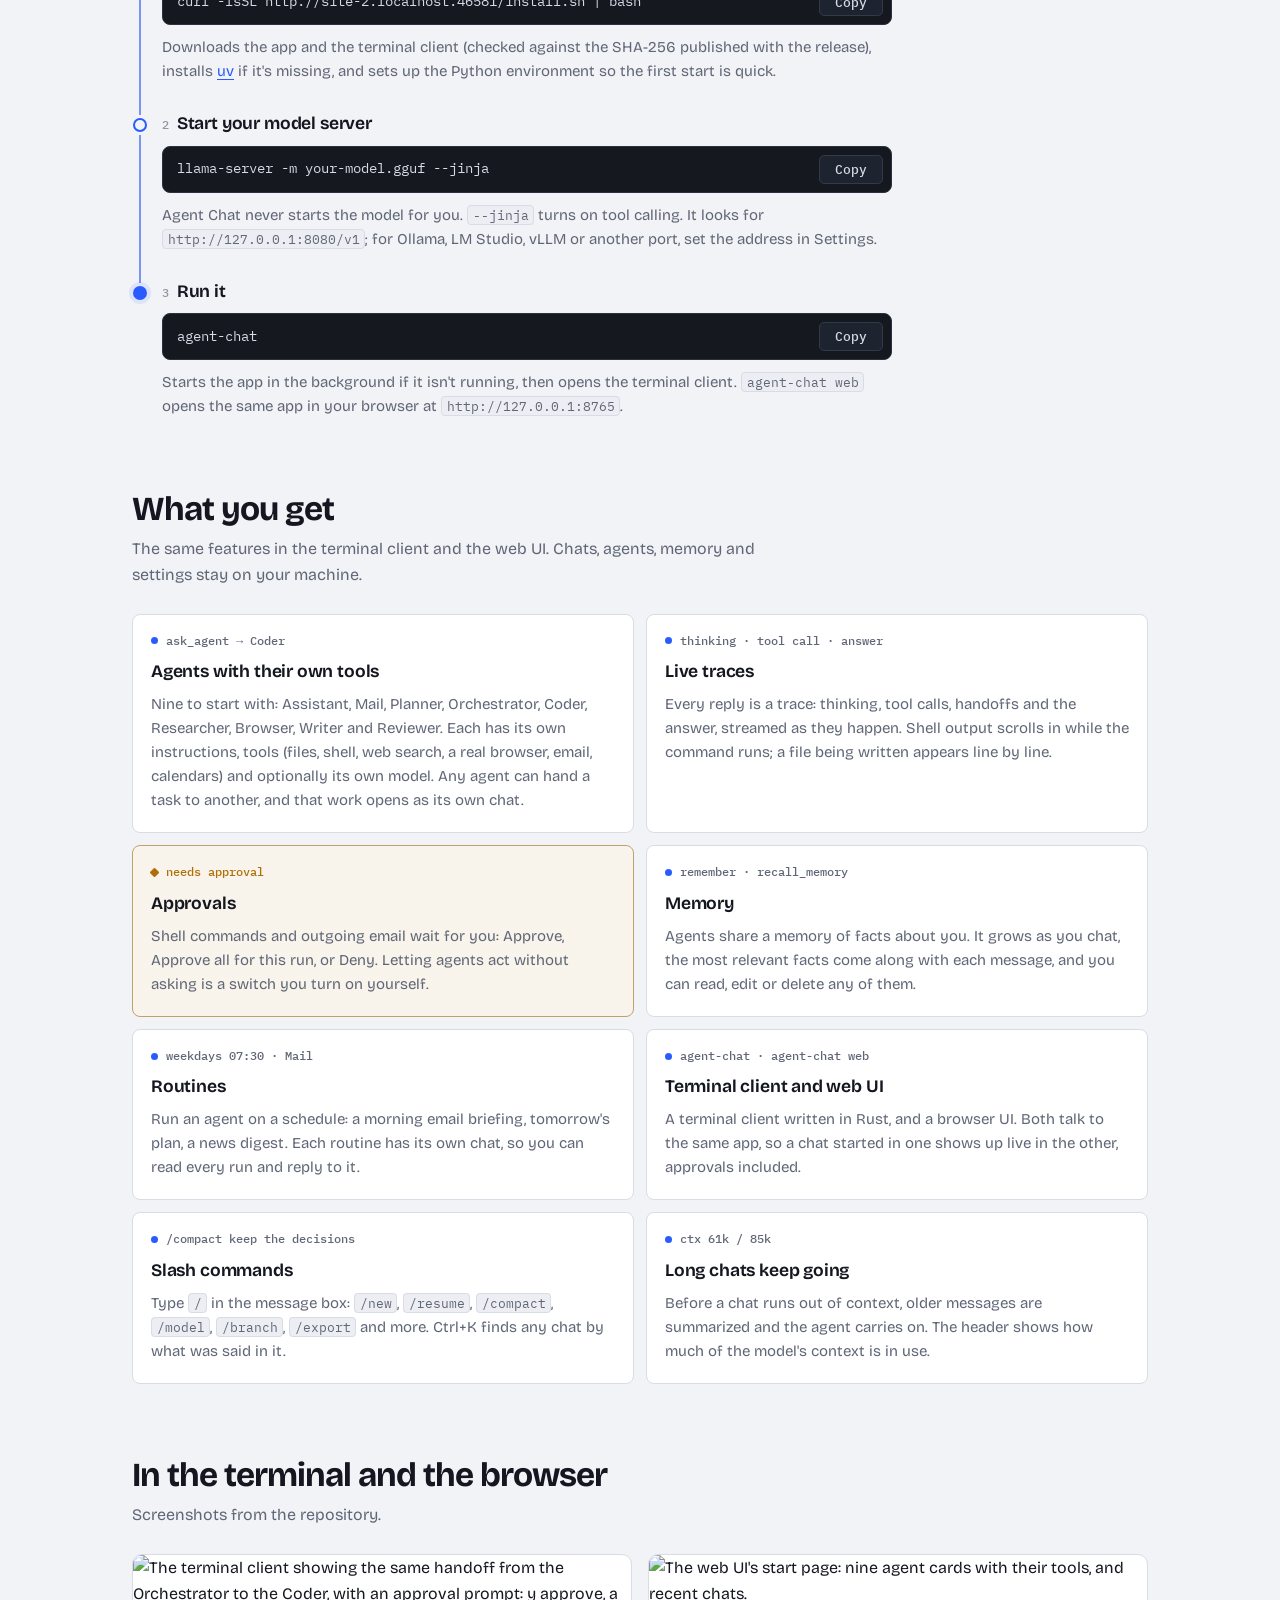
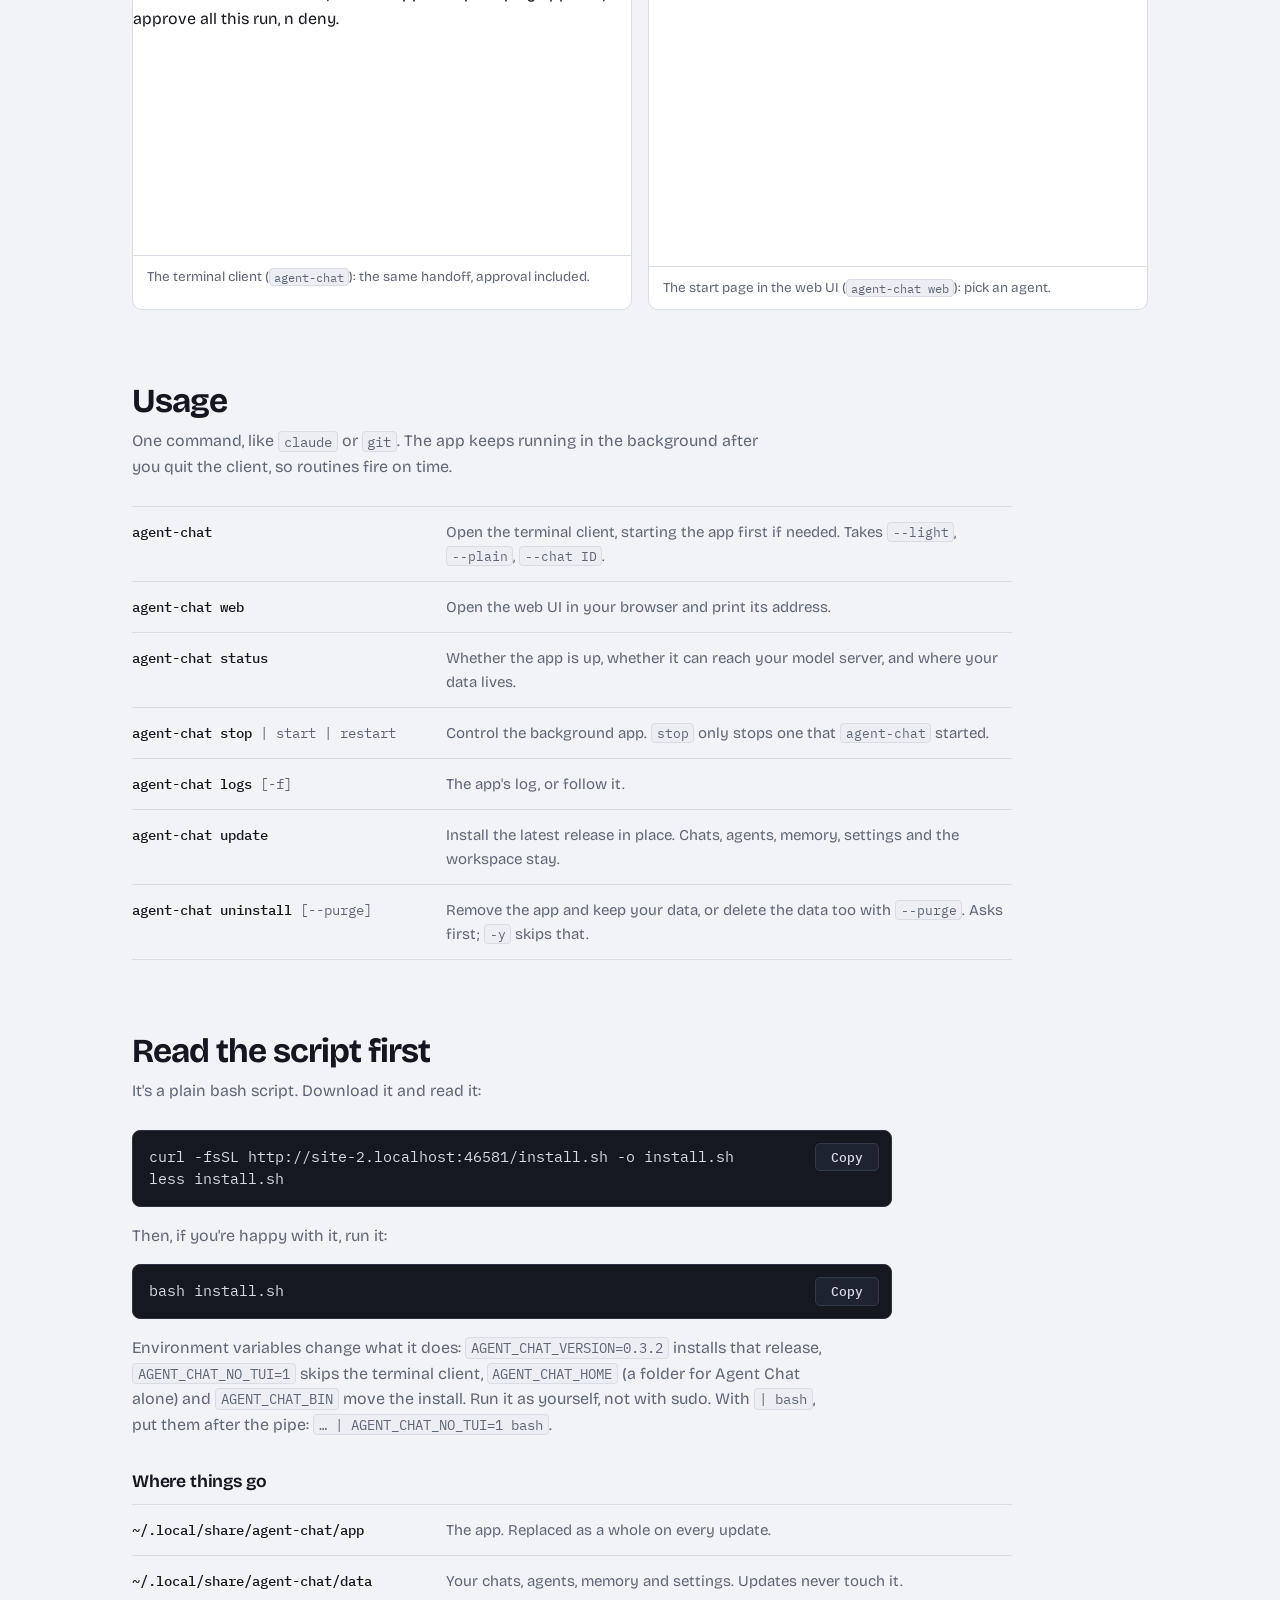
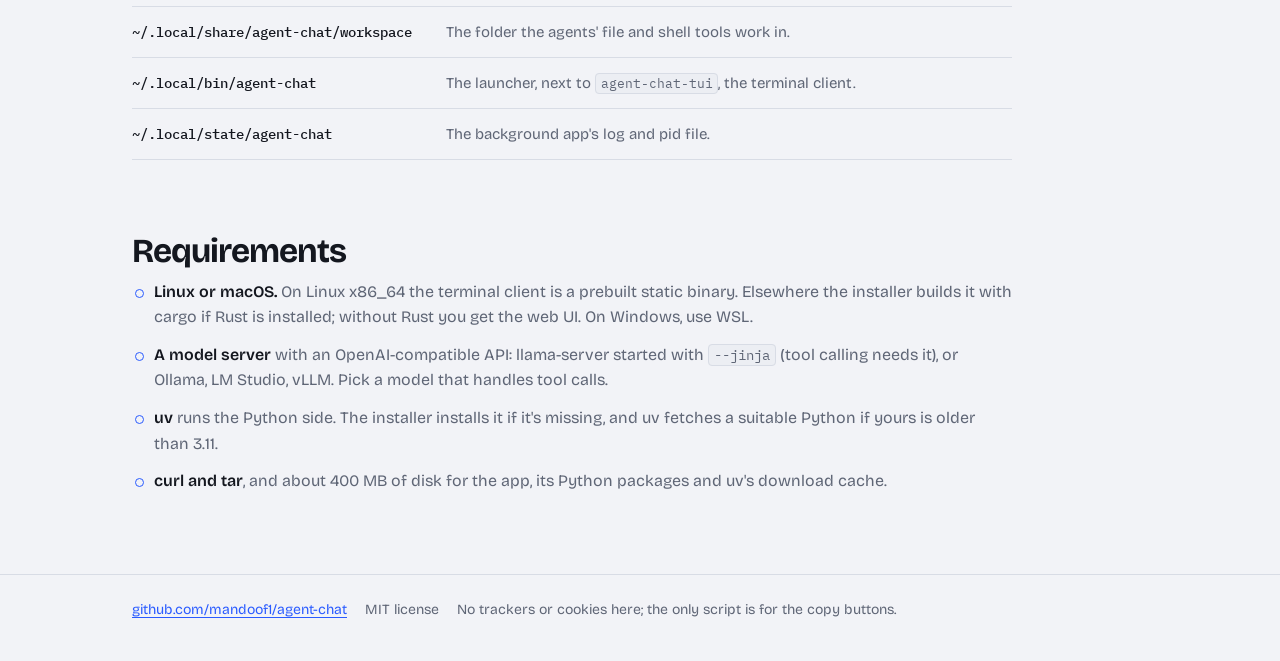
==== commit 2390c90c: "0.3.2: clear old tool outputs before compacting Version 0.3.2 in the app, the Python package and the" ====
--- a/site/index.html
+++ b/site/index.html
@@ -316,7 +316,7 @@
 less install.sh</code><button class="copy" type="button" data-copy="cmd-read" aria-label="Copy the download and read commands">Copy</button></div>
     <p>Then, if you're happy with it, run it:</p>
     <div class="cmd"><code id="cmd-run-script">bash install.sh</code><button class="copy" type="button" data-copy="cmd-run-script" aria-label="Copy bash install.sh">Copy</button></div>
-    <p>Environment variables change what it does: <code>AGENT_CHAT_VERSION=0.3.1</code> installs that release, <code>AGENT_CHAT_NO_TUI=1</code> skips the terminal client, <code>AGENT_CHAT_HOME</code> (a folder for Agent Chat alone) and <code>AGENT_CHAT_BIN</code> move the install. Run it as yourself, not with sudo. With <code>| bash</code>, put them after the pipe: <code>… | AGENT_CHAT_NO_TUI=1 bash</code>.</p>
+    <p>Environment variables change what it does: <code>AGENT_CHAT_VERSION=0.3.2</code> installs that release, <code>AGENT_CHAT_NO_TUI=1</code> skips the terminal client, <code>AGENT_CHAT_HOME</code> (a folder for Agent Chat alone) and <code>AGENT_CHAT_BIN</code> move the install. Run it as yourself, not with sudo. With <code>| bash</code>, put them after the pipe: <code>… | AGENT_CHAT_NO_TUI=1 bash</code>.</p>
 
     <h3>Where things go</h3>
     <dl class="rows">
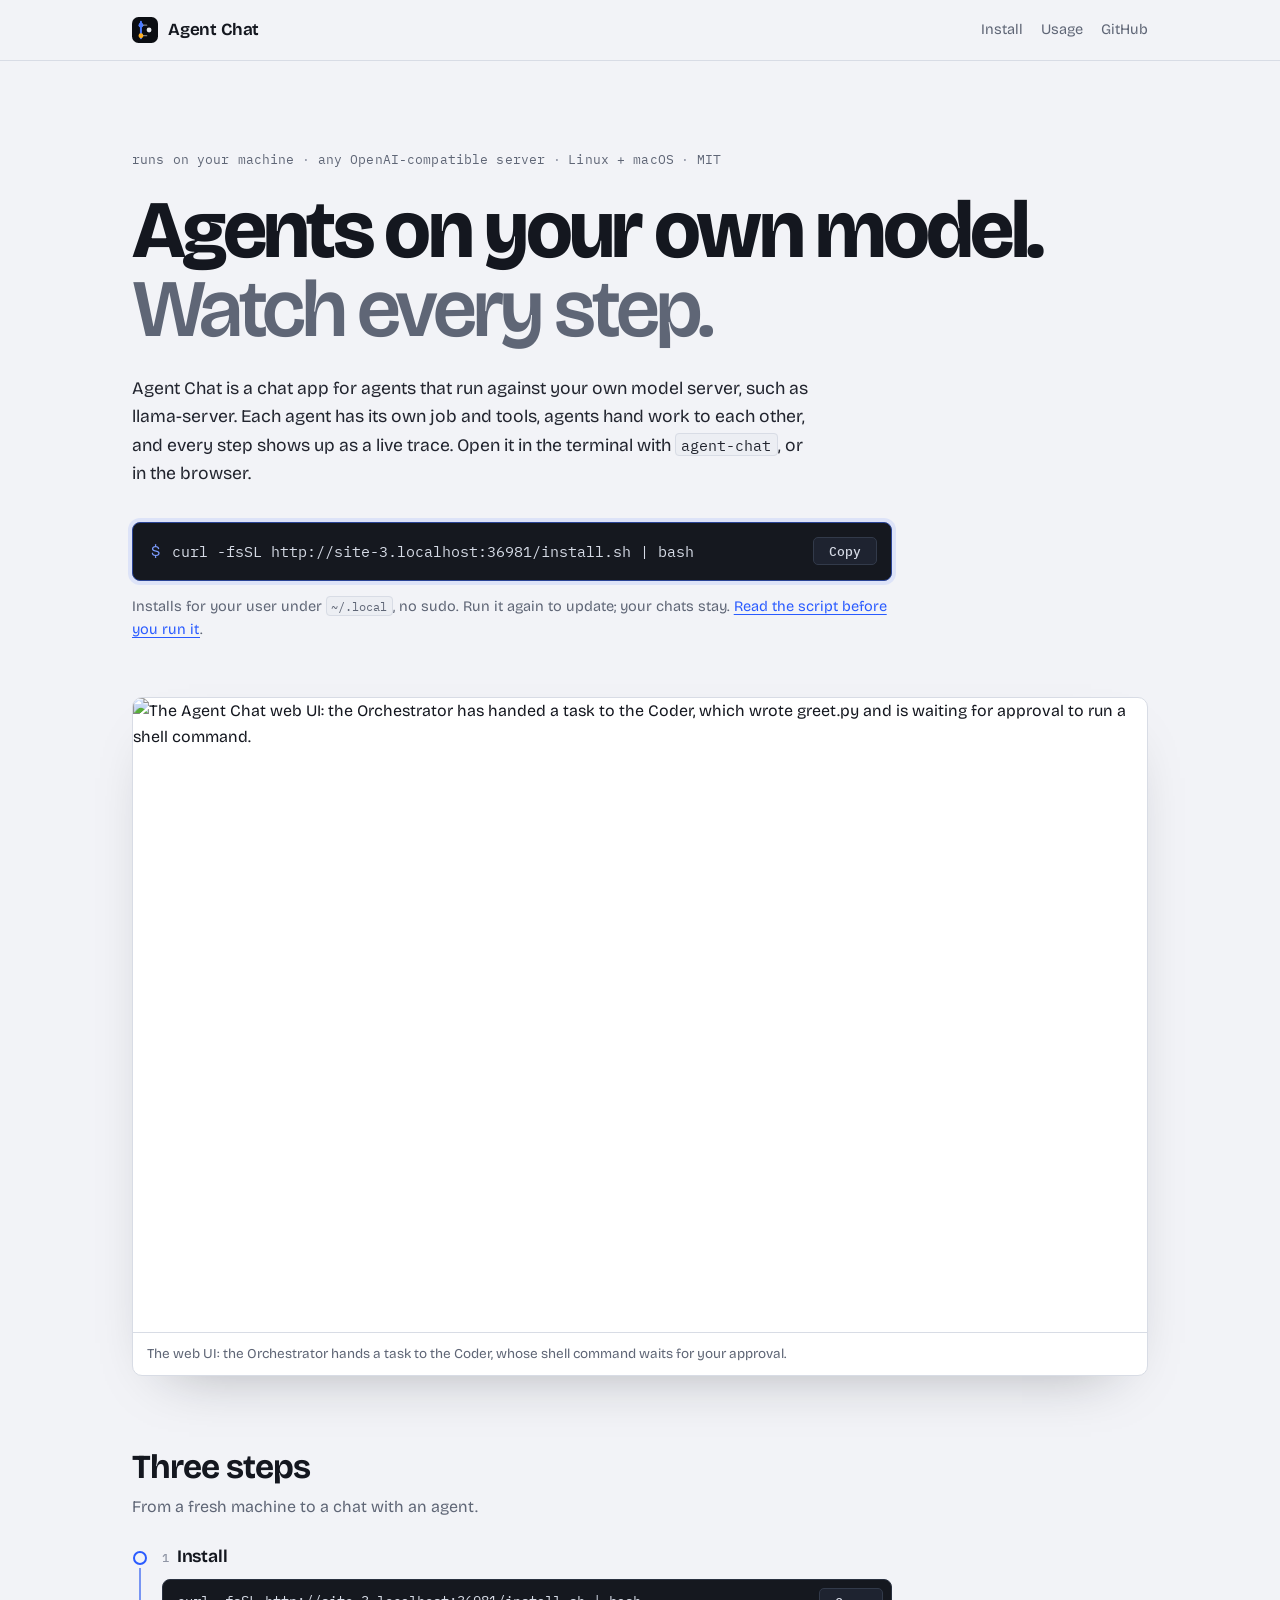
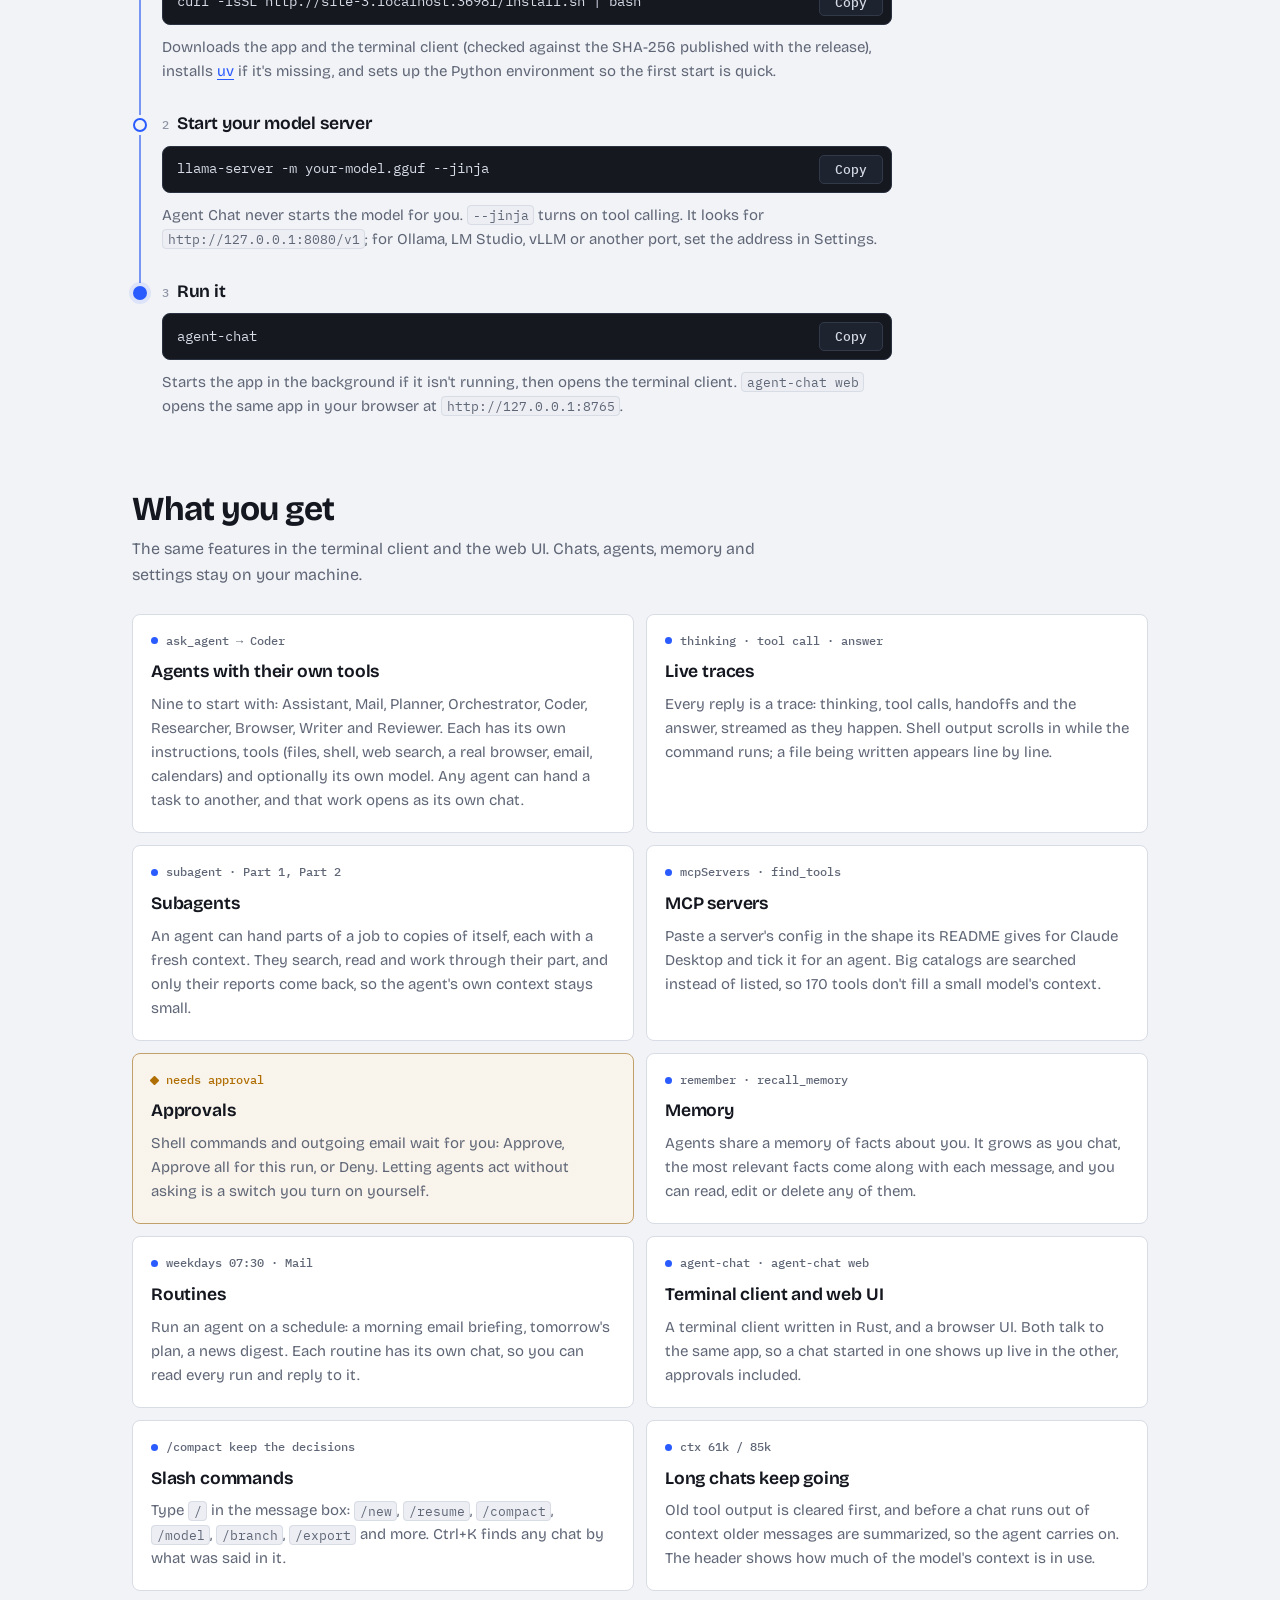
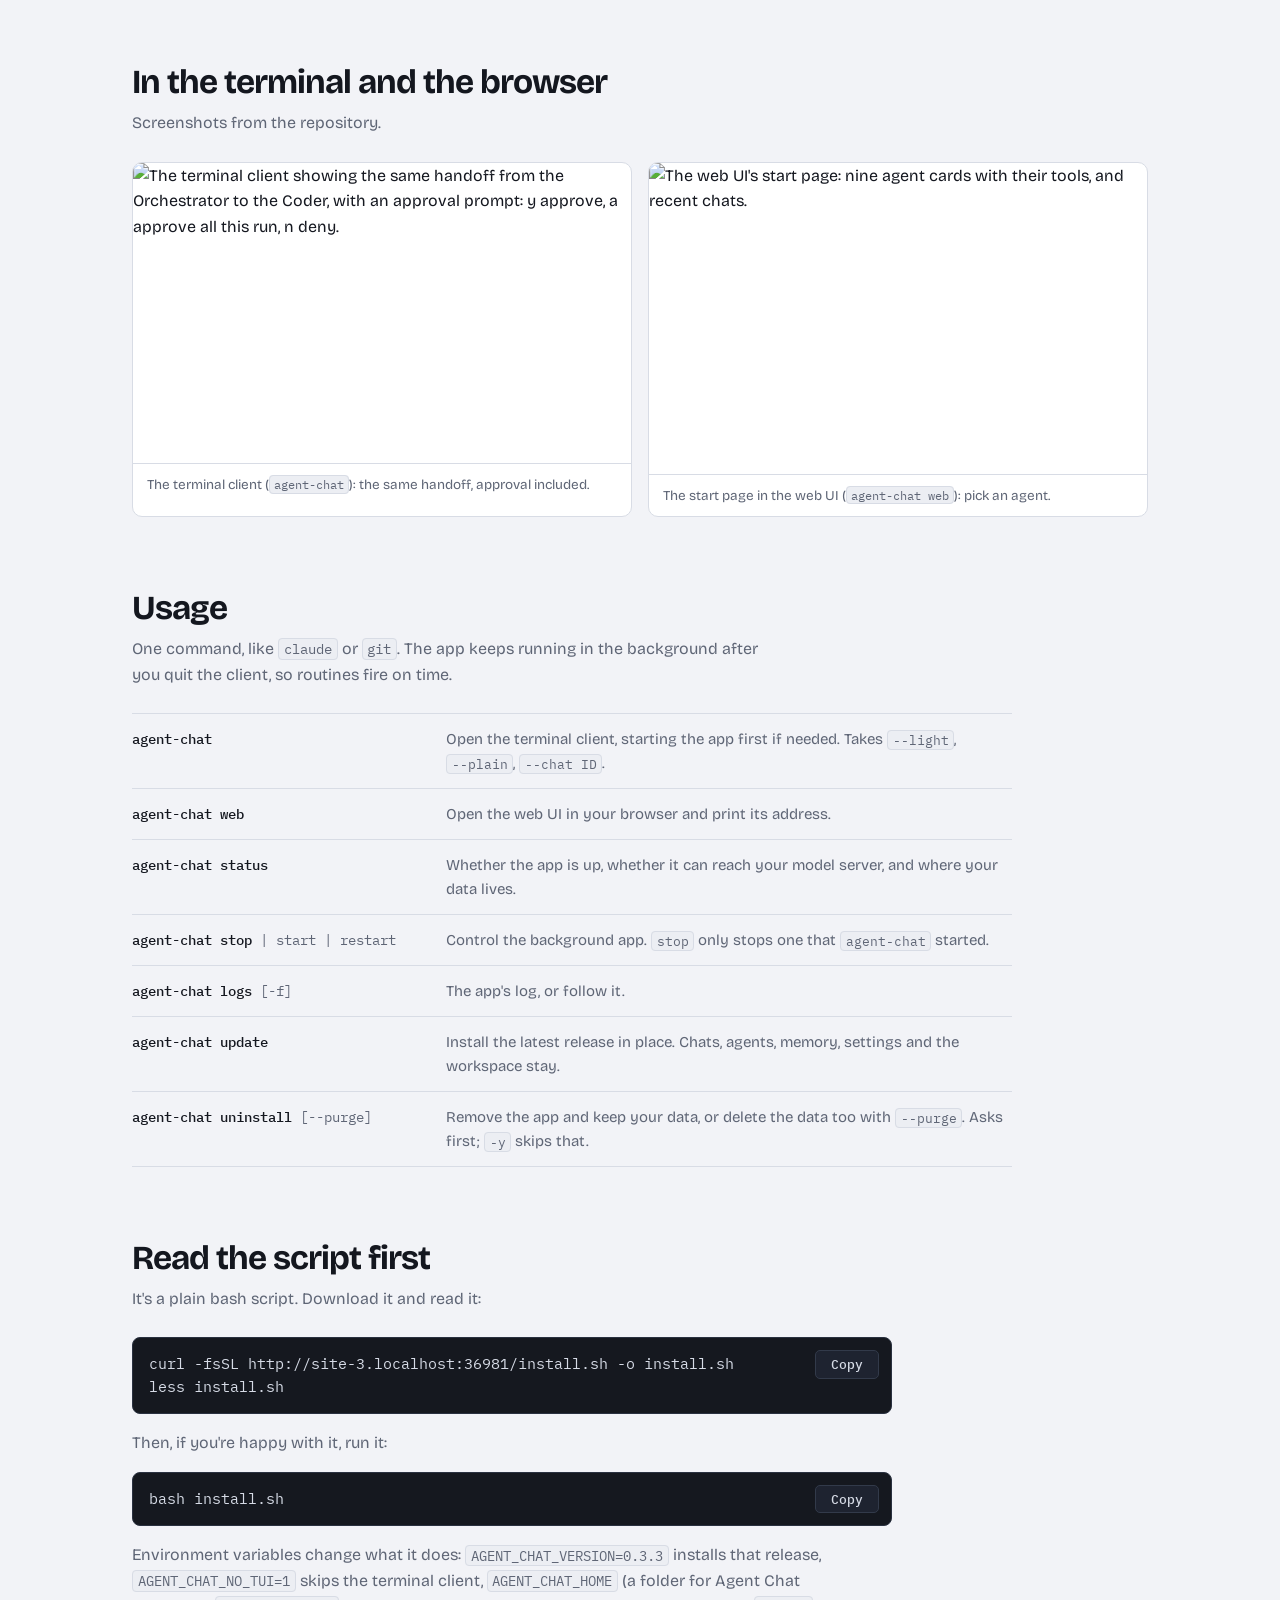
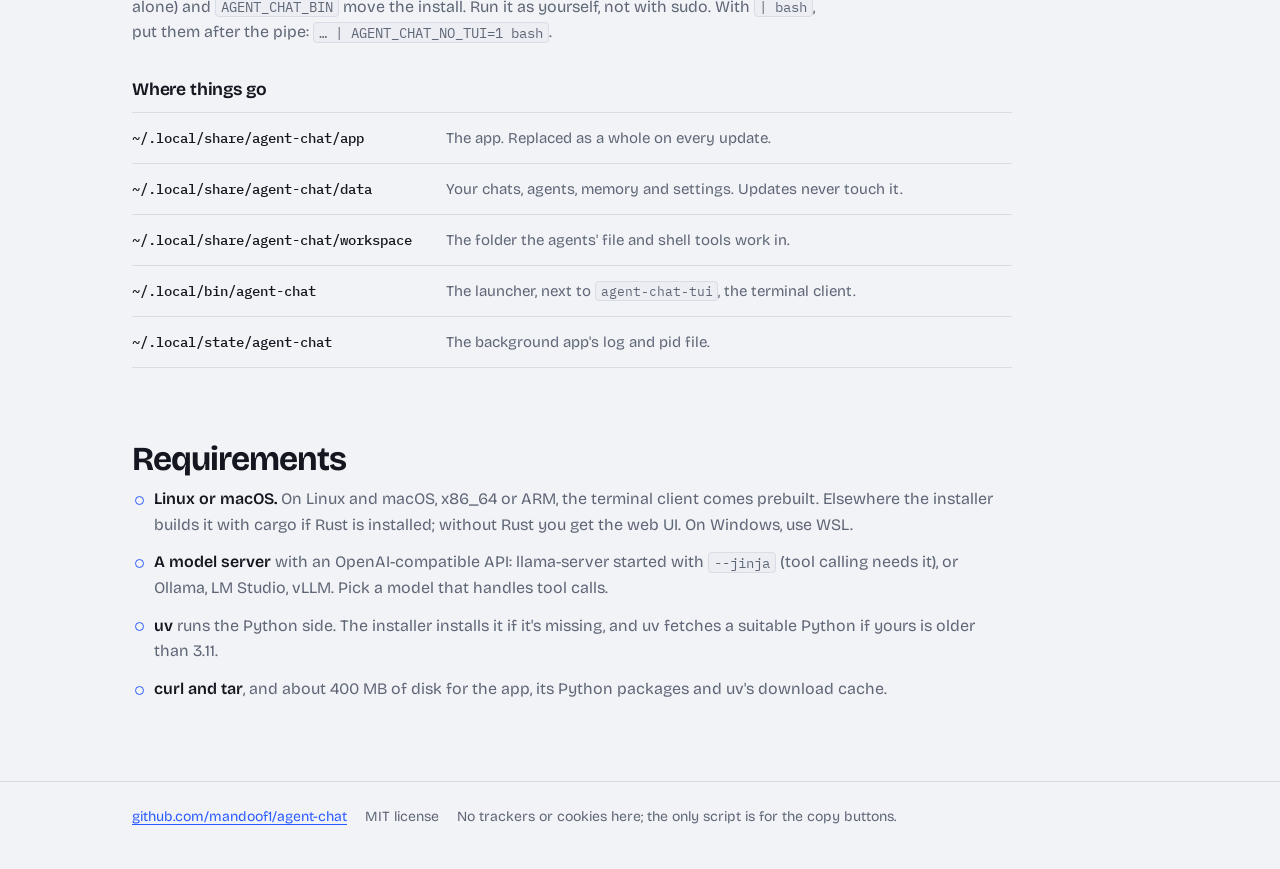
==== commit d4fecfdd: "0.3.3: subagents one at a time by default; README and install page caught up Subagents ran as many a" ====
--- a/site/index.html
+++ b/site/index.html
@@ -247,6 +247,16 @@
         <h3>Live traces</h3>
         <p>Every reply is a trace: thinking, tool calls, handoffs and the answer, streamed as they happen. Shell output scrolls in while the command runs; a file being written appears line by line.</p>
       </article>
+      <article>
+        <p class="kicker">subagent · Part 1, Part 2</p>
+        <h3>Subagents</h3>
+        <p>An agent can hand parts of a job to copies of itself, each with a fresh context. They search, read and work through their part, and only their reports come back, so the agent's own context stays small.</p>
+      </article>
+      <article>
+        <p class="kicker">mcpServers · find_tools</p>
+        <h3>MCP servers</h3>
+        <p>Paste a server's config in the shape its README gives for Claude Desktop and tick it for an agent. Big catalogs are searched instead of listed, so 170 tools don't fill a small model's context.</p>
+      </article>
       <article class="attn">
         <p class="kicker">needs approval</p>
         <h3>Approvals</h3>
@@ -275,7 +285,7 @@
       <article>
         <p class="kicker">ctx 61k / 85k</p>
         <h3>Long chats keep going</h3>
-        <p>Before a chat runs out of context, older messages are summarized and the agent carries on. The header shows how much of the model's context is in use.</p>
+        <p>Old tool output is cleared first, and before a chat runs out of context older messages are summarized, so the agent carries on. The header shows how much of the model's context is in use.</p>
       </article>
     </div>
   </section>
@@ -316,7 +326,7 @@
 less install.sh</code><button class="copy" type="button" data-copy="cmd-read" aria-label="Copy the download and read commands">Copy</button></div>
     <p>Then, if you're happy with it, run it:</p>
     <div class="cmd"><code id="cmd-run-script">bash install.sh</code><button class="copy" type="button" data-copy="cmd-run-script" aria-label="Copy bash install.sh">Copy</button></div>
-    <p>Environment variables change what it does: <code>AGENT_CHAT_VERSION=0.3.2</code> installs that release, <code>AGENT_CHAT_NO_TUI=1</code> skips the terminal client, <code>AGENT_CHAT_HOME</code> (a folder for Agent Chat alone) and <code>AGENT_CHAT_BIN</code> move the install. Run it as yourself, not with sudo. With <code>| bash</code>, put them after the pipe: <code>… | AGENT_CHAT_NO_TUI=1 bash</code>.</p>
+    <p>Environment variables change what it does: <code>AGENT_CHAT_VERSION=0.3.3</code> installs that release, <code>AGENT_CHAT_NO_TUI=1</code> skips the terminal client, <code>AGENT_CHAT_HOME</code> (a folder for Agent Chat alone) and <code>AGENT_CHAT_BIN</code> move the install. Run it as yourself, not with sudo. With <code>| bash</code>, put them after the pipe: <code>… | AGENT_CHAT_NO_TUI=1 bash</code>.</p>
 
     <h3>Where things go</h3>
     <dl class="rows">
@@ -331,7 +341,7 @@
   <section class="block wrap" id="requirements">
     <h2>Requirements</h2>
     <ul class="reqs">
-      <li><b>Linux or macOS.</b> On Linux x86_64 the terminal client is a prebuilt static binary. Elsewhere the installer builds it with cargo if Rust is installed; without Rust you get the web UI. On Windows, use WSL.</li>
+      <li><b>Linux or macOS.</b> On Linux and macOS, x86_64 or ARM, the terminal client comes prebuilt. Elsewhere the installer builds it with cargo if Rust is installed; without Rust you get the web UI. On Windows, use WSL.</li>
       <li><b>A model server</b> with an OpenAI-compatible API: llama-server started with <code>--jinja</code> (tool calling needs it), or Ollama, LM Studio, vLLM. Pick a model that handles tool calls.</li>
       <li><b>uv</b> runs the Python side. The installer installs it if it's missing, and uv fetches a suitable Python if yours is older than 3.11.</li>
       <li><b>curl and tar</b>, and about 400 MB of disk for the app, its Python packages and uv's download cache.</li>
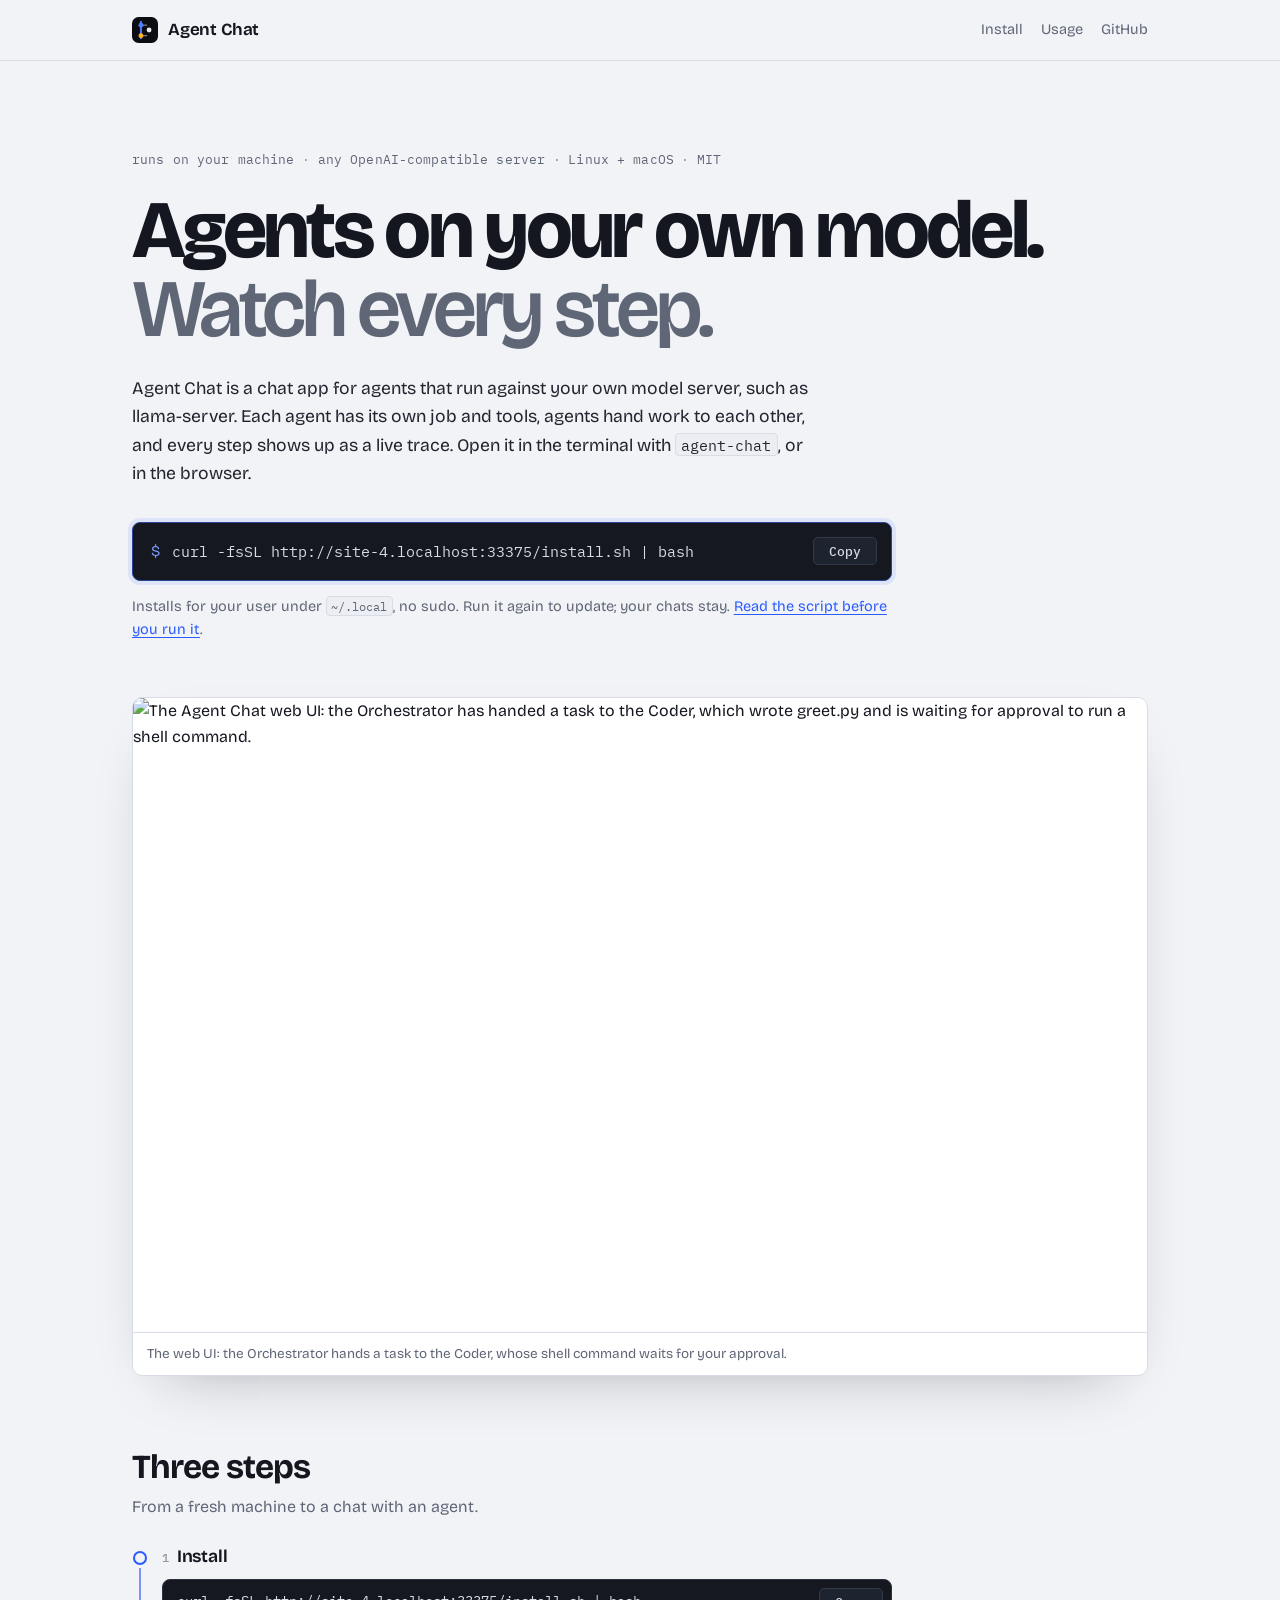
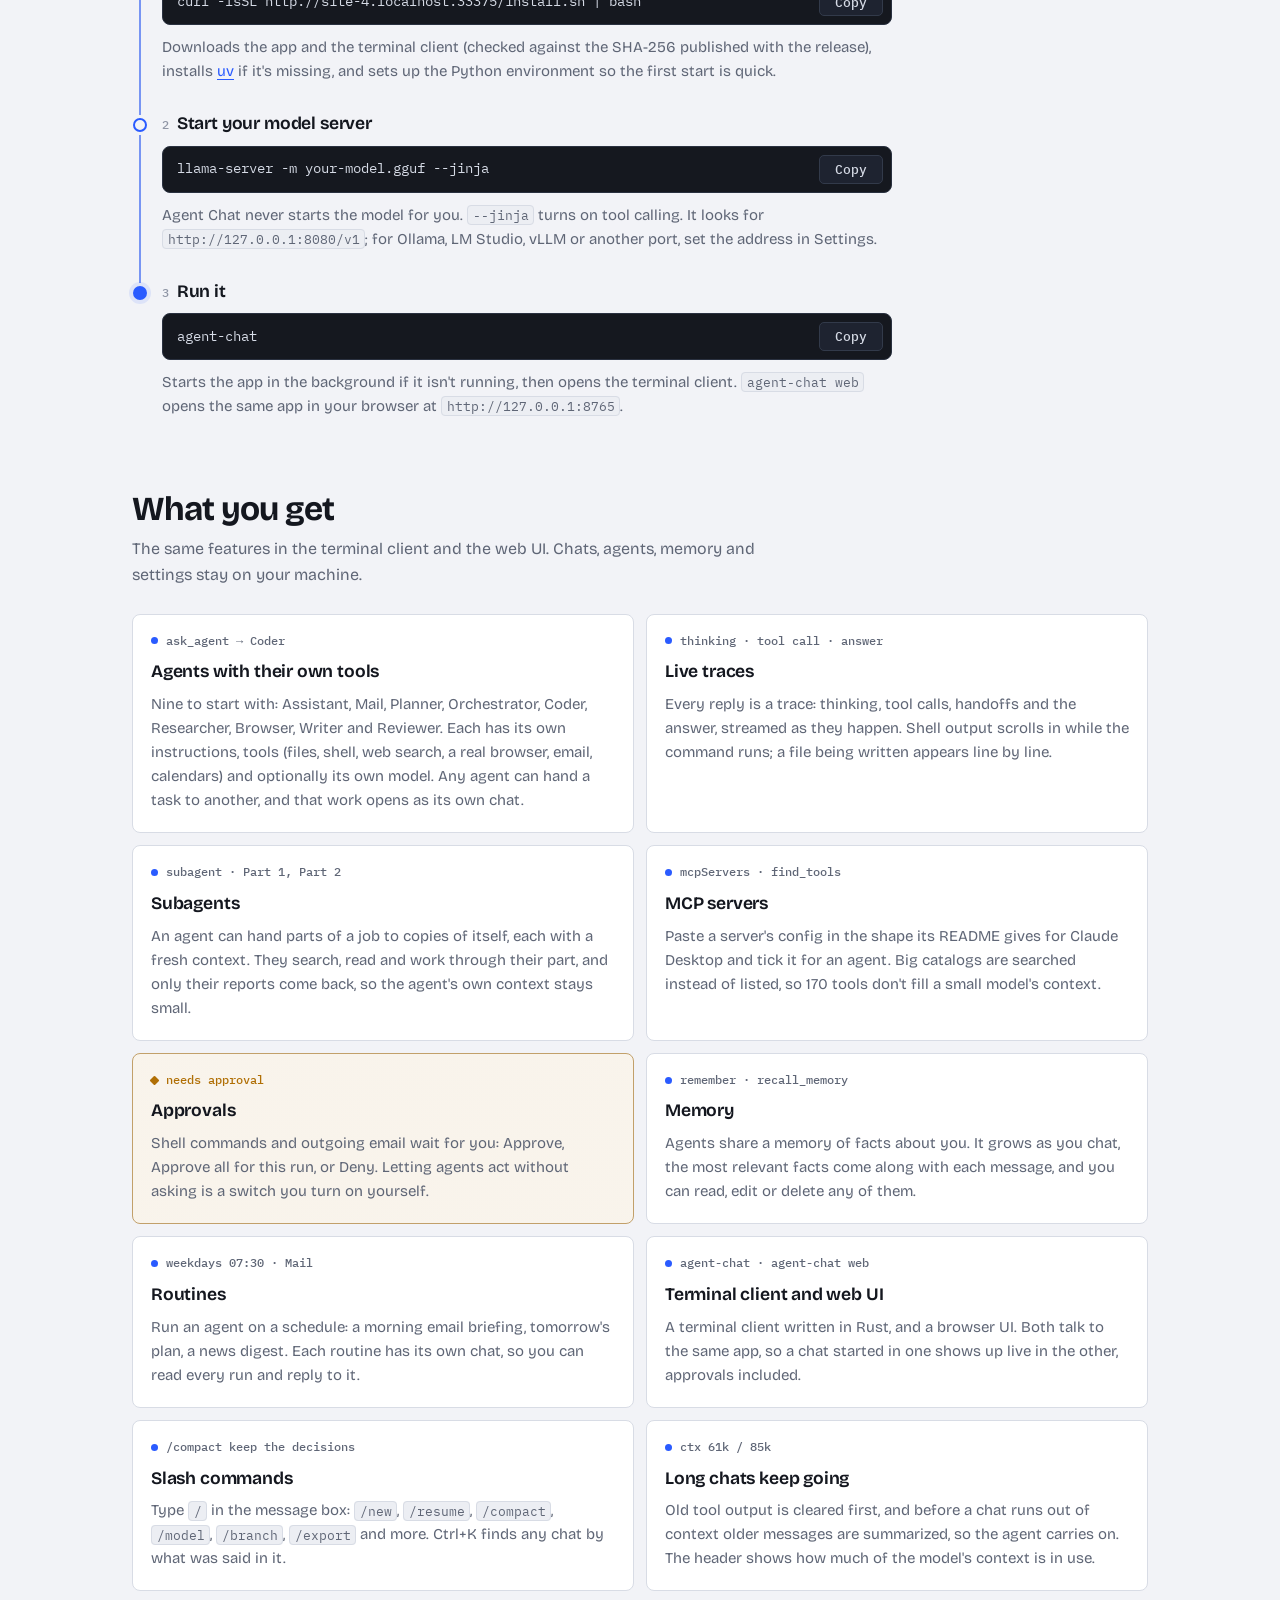
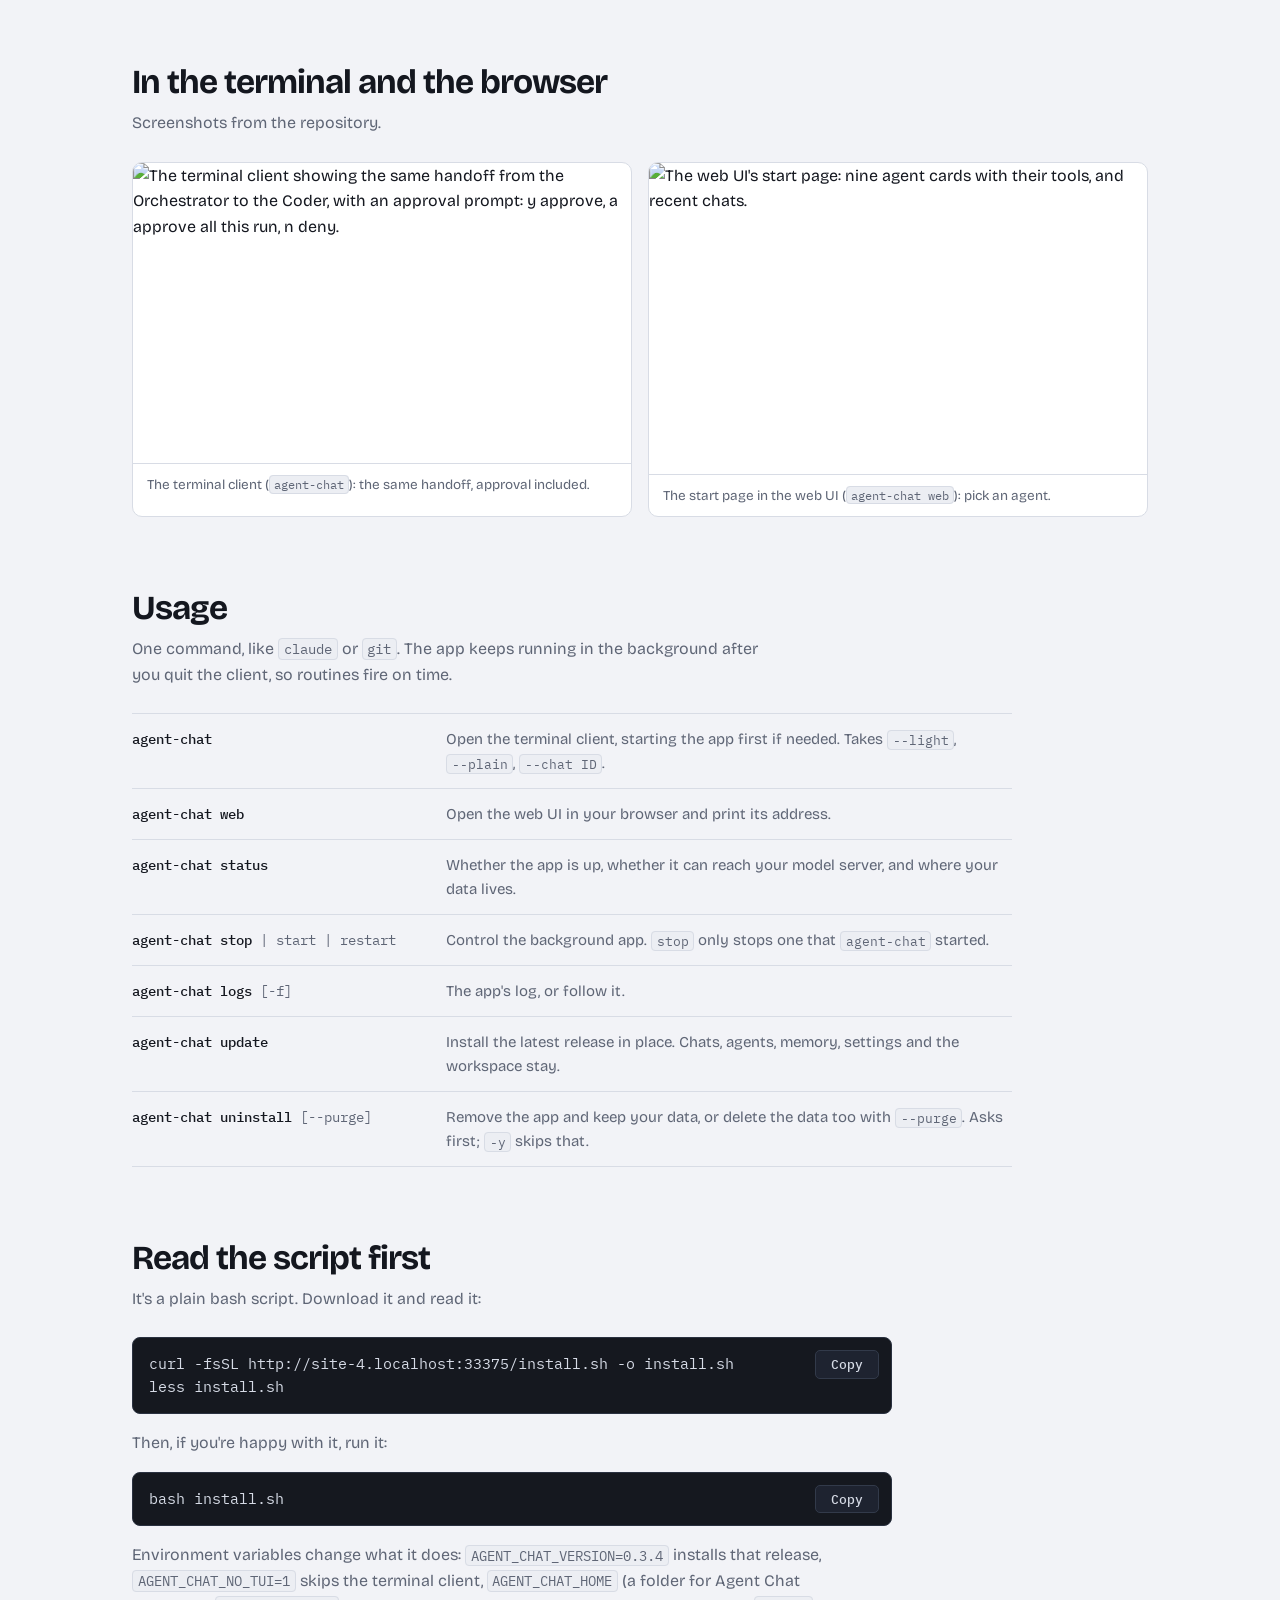
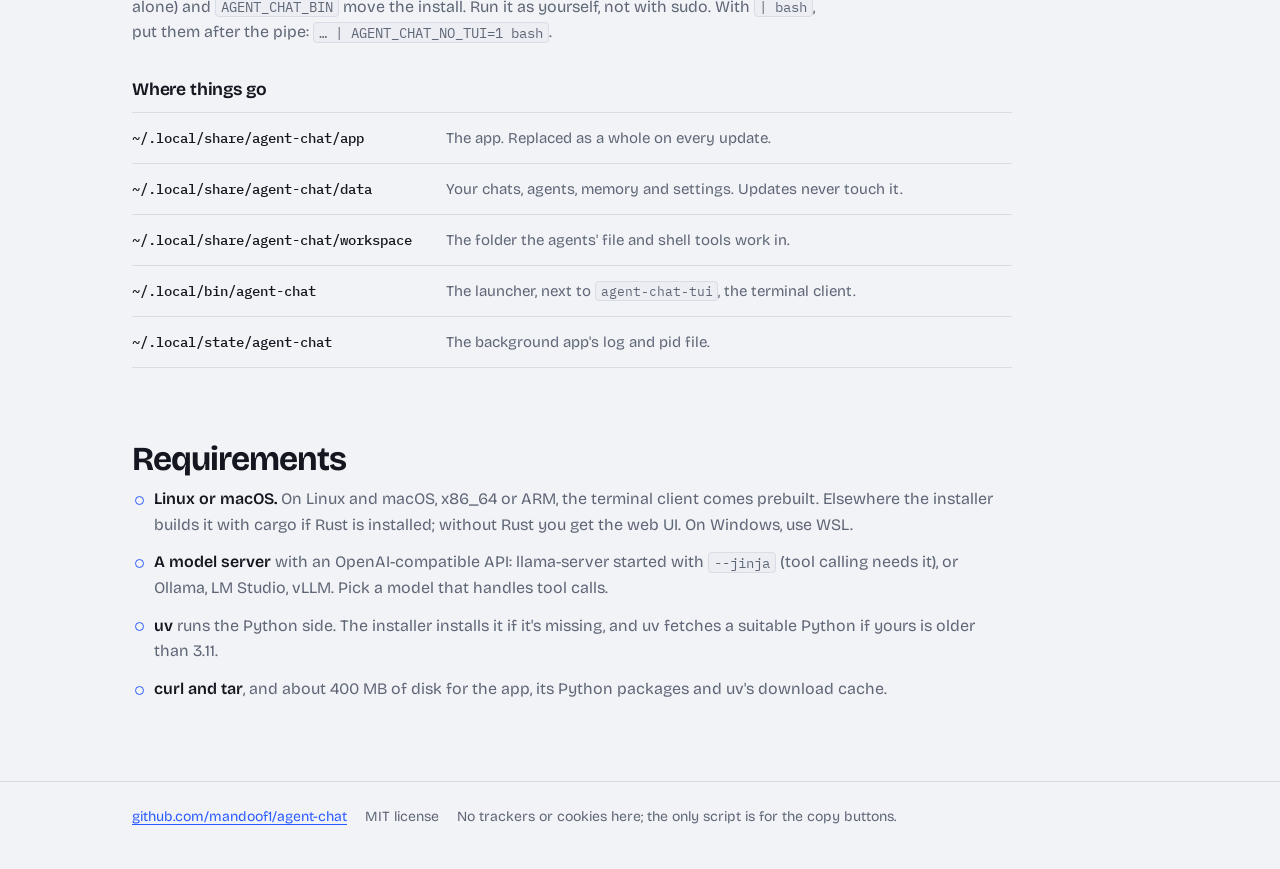
==== commit 715a9b1c: "0.3.4: tool run times, select and copy with the mouse in the terminal client Version 0.3.4 in the ap" ====
--- a/site/index.html
+++ b/site/index.html
@@ -326,7 +326,7 @@
 less install.sh</code><button class="copy" type="button" data-copy="cmd-read" aria-label="Copy the download and read commands">Copy</button></div>
     <p>Then, if you're happy with it, run it:</p>
     <div class="cmd"><code id="cmd-run-script">bash install.sh</code><button class="copy" type="button" data-copy="cmd-run-script" aria-label="Copy bash install.sh">Copy</button></div>
-    <p>Environment variables change what it does: <code>AGENT_CHAT_VERSION=0.3.3</code> installs that release, <code>AGENT_CHAT_NO_TUI=1</code> skips the terminal client, <code>AGENT_CHAT_HOME</code> (a folder for Agent Chat alone) and <code>AGENT_CHAT_BIN</code> move the install. Run it as yourself, not with sudo. With <code>| bash</code>, put them after the pipe: <code>… | AGENT_CHAT_NO_TUI=1 bash</code>.</p>
+    <p>Environment variables change what it does: <code>AGENT_CHAT_VERSION=0.3.4</code> installs that release, <code>AGENT_CHAT_NO_TUI=1</code> skips the terminal client, <code>AGENT_CHAT_HOME</code> (a folder for Agent Chat alone) and <code>AGENT_CHAT_BIN</code> move the install. Run it as yourself, not with sudo. With <code>| bash</code>, put them after the pipe: <code>… | AGENT_CHAT_NO_TUI=1 bash</code>.</p>
 
     <h3>Where things go</h3>
     <dl class="rows">
